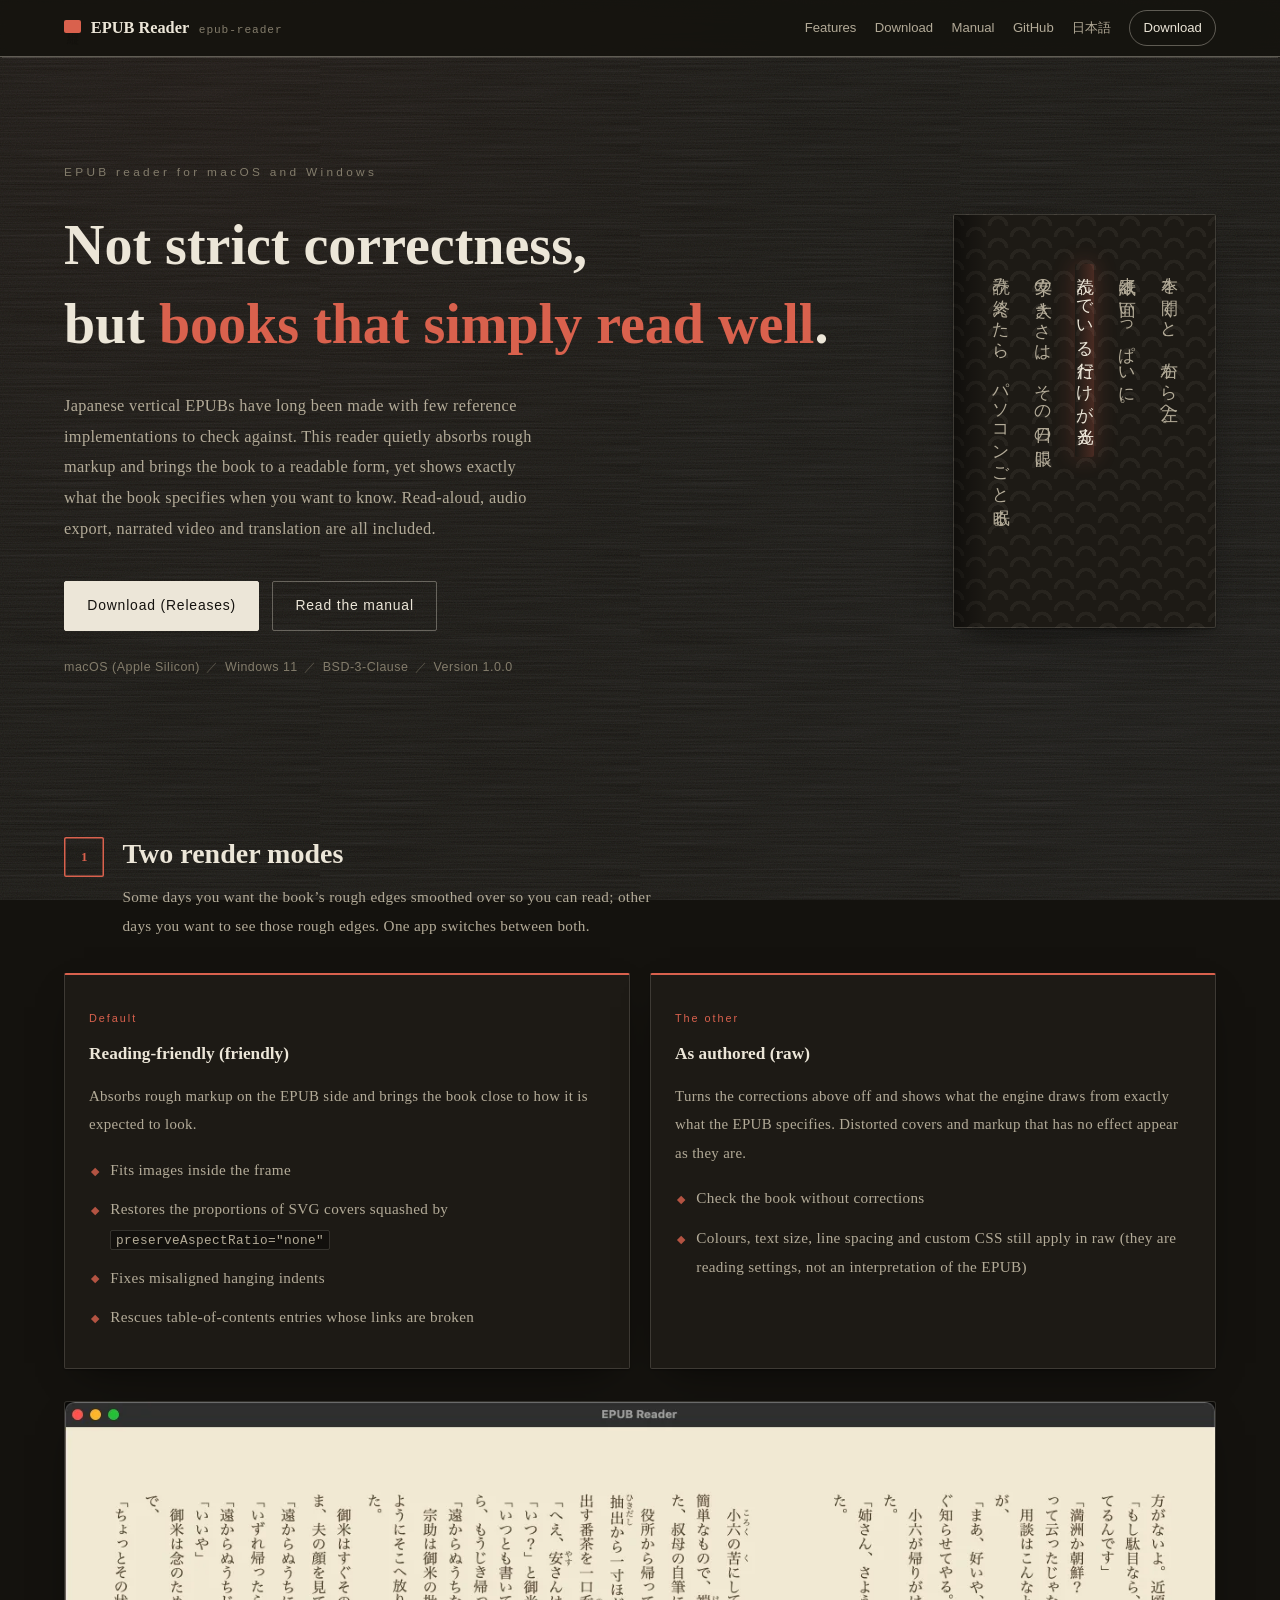
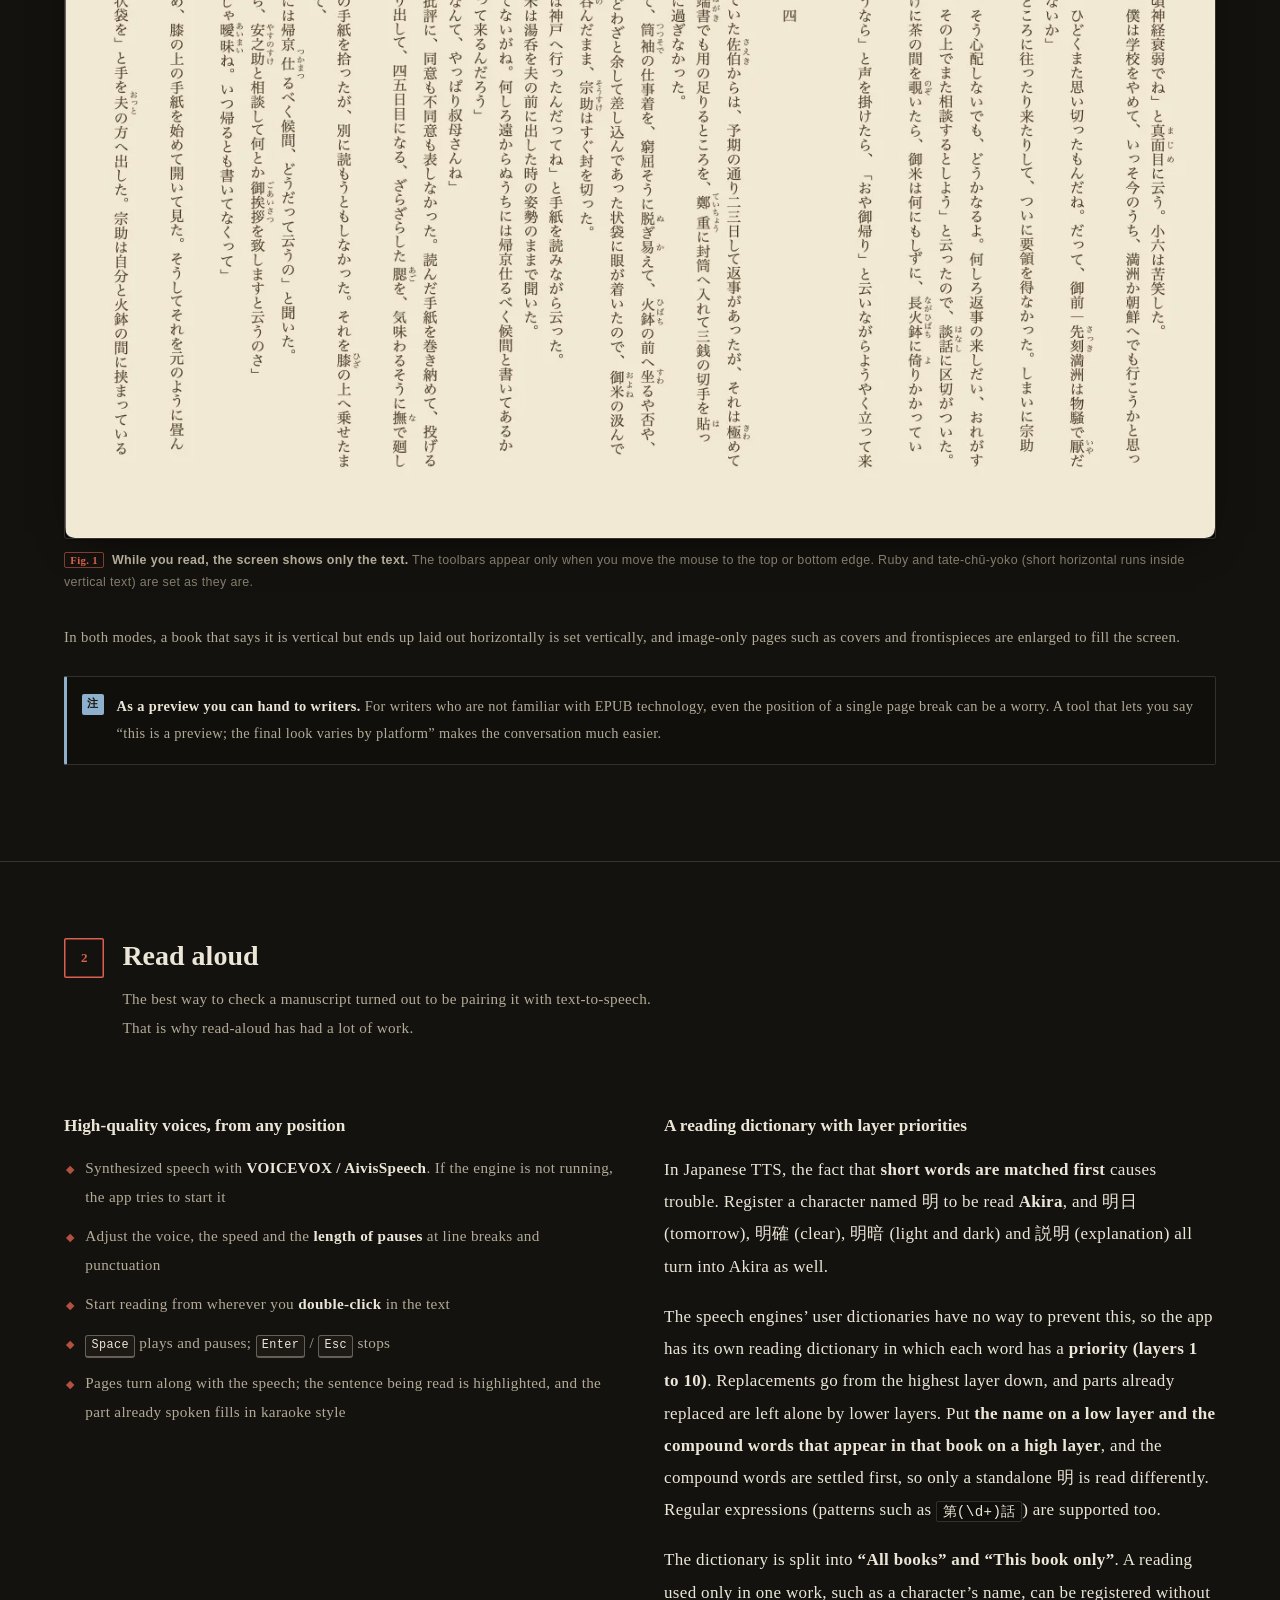
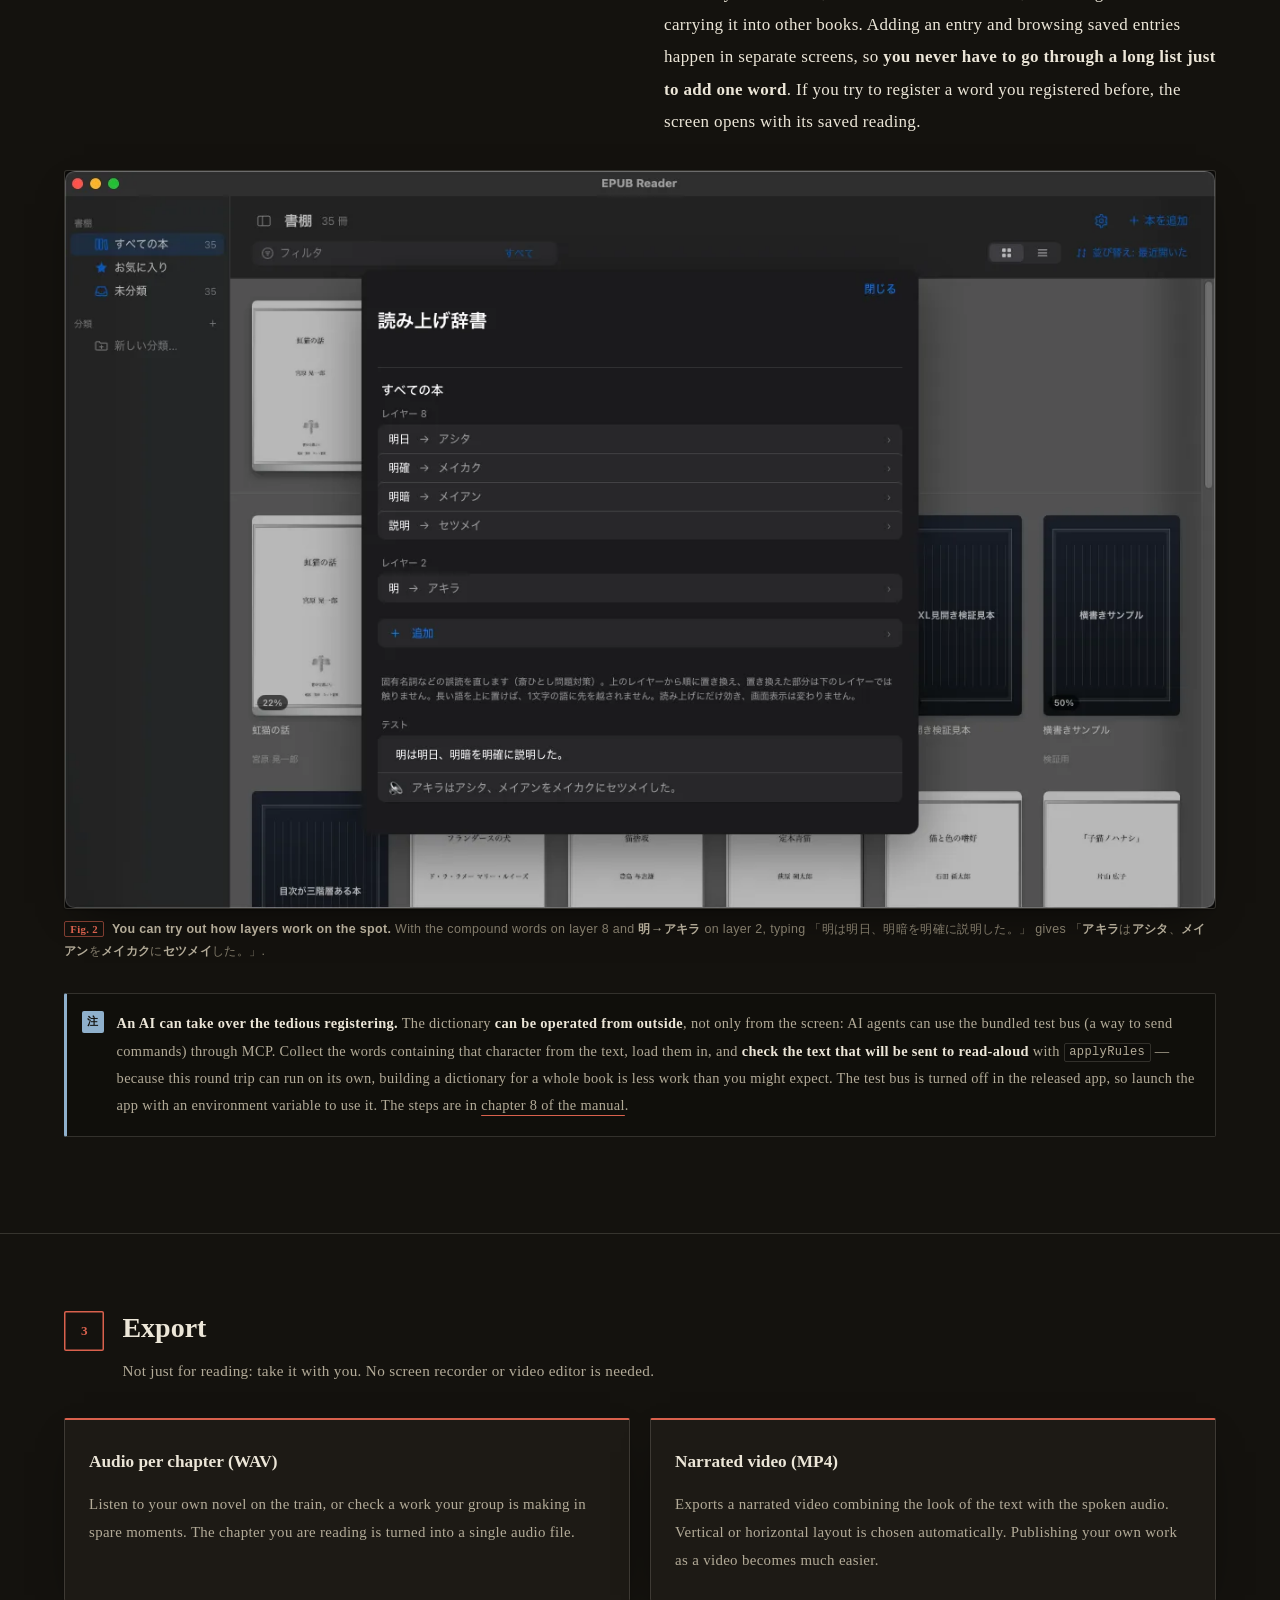
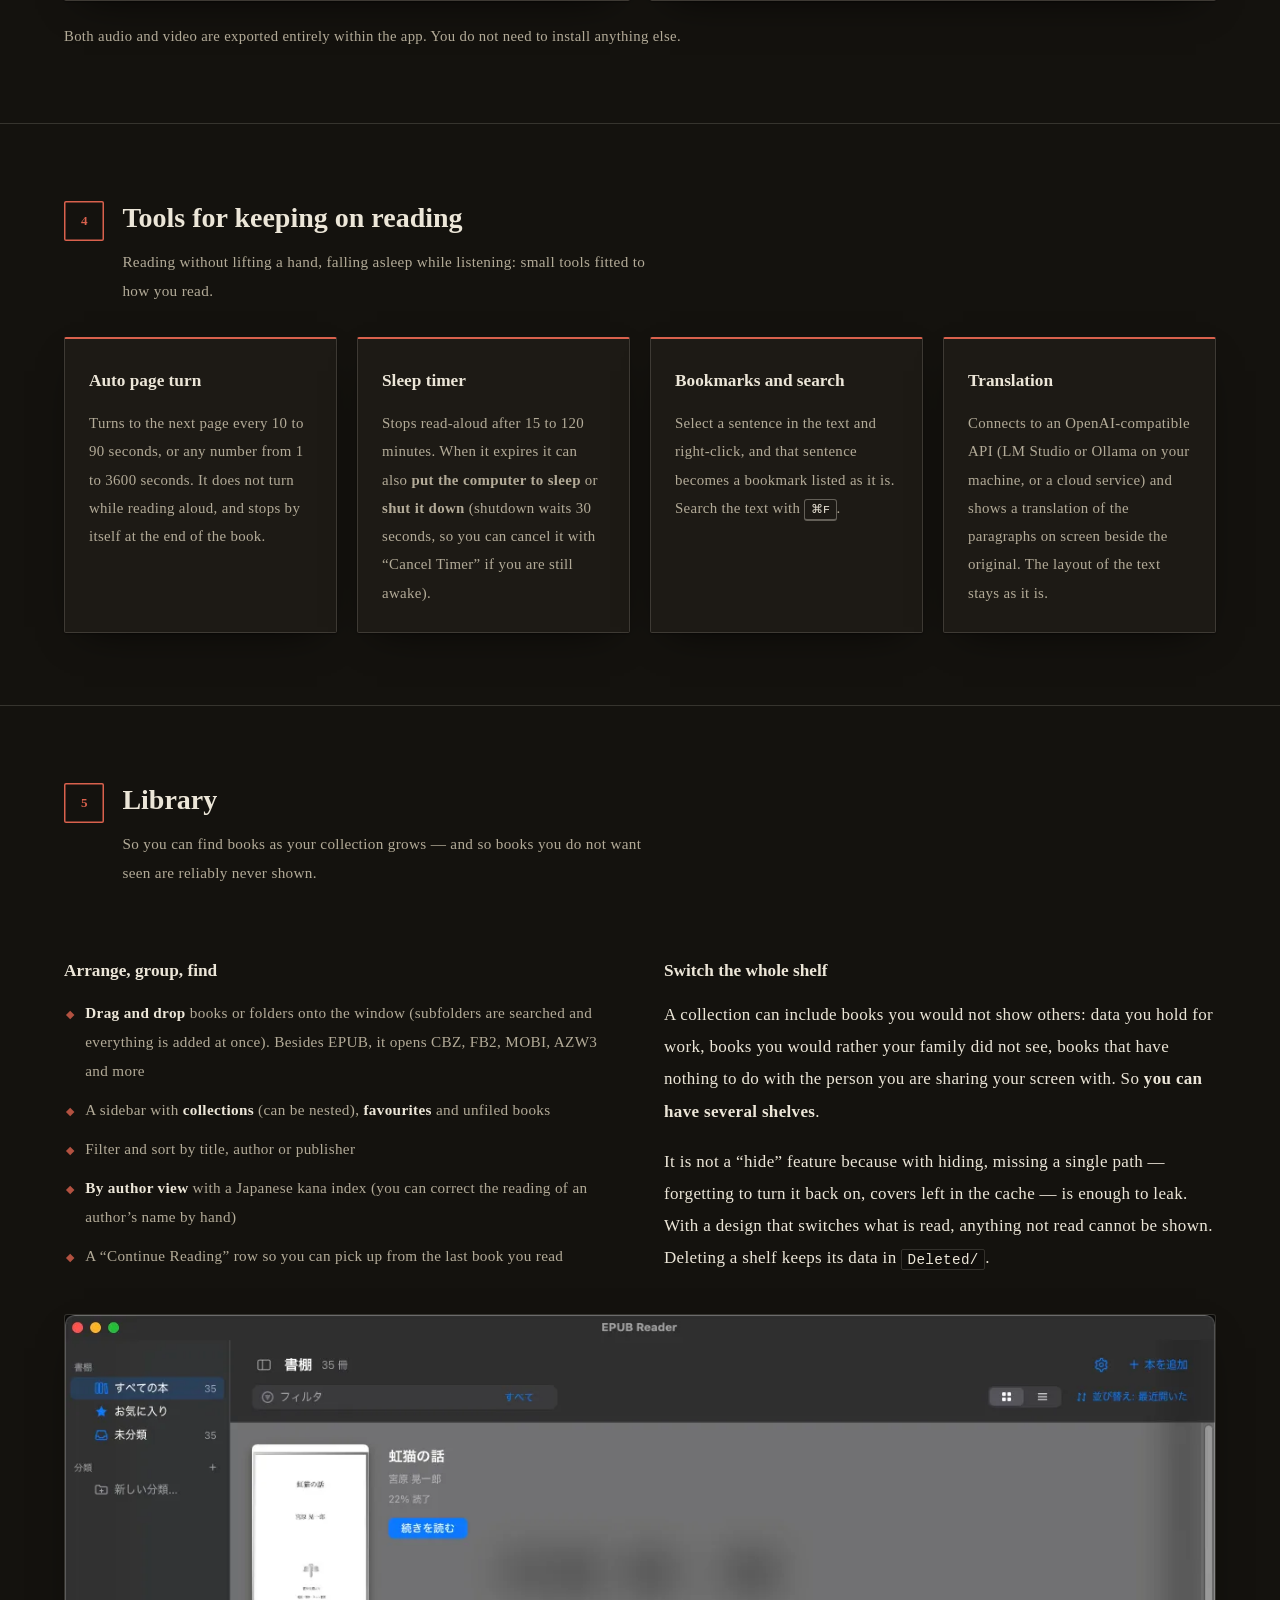
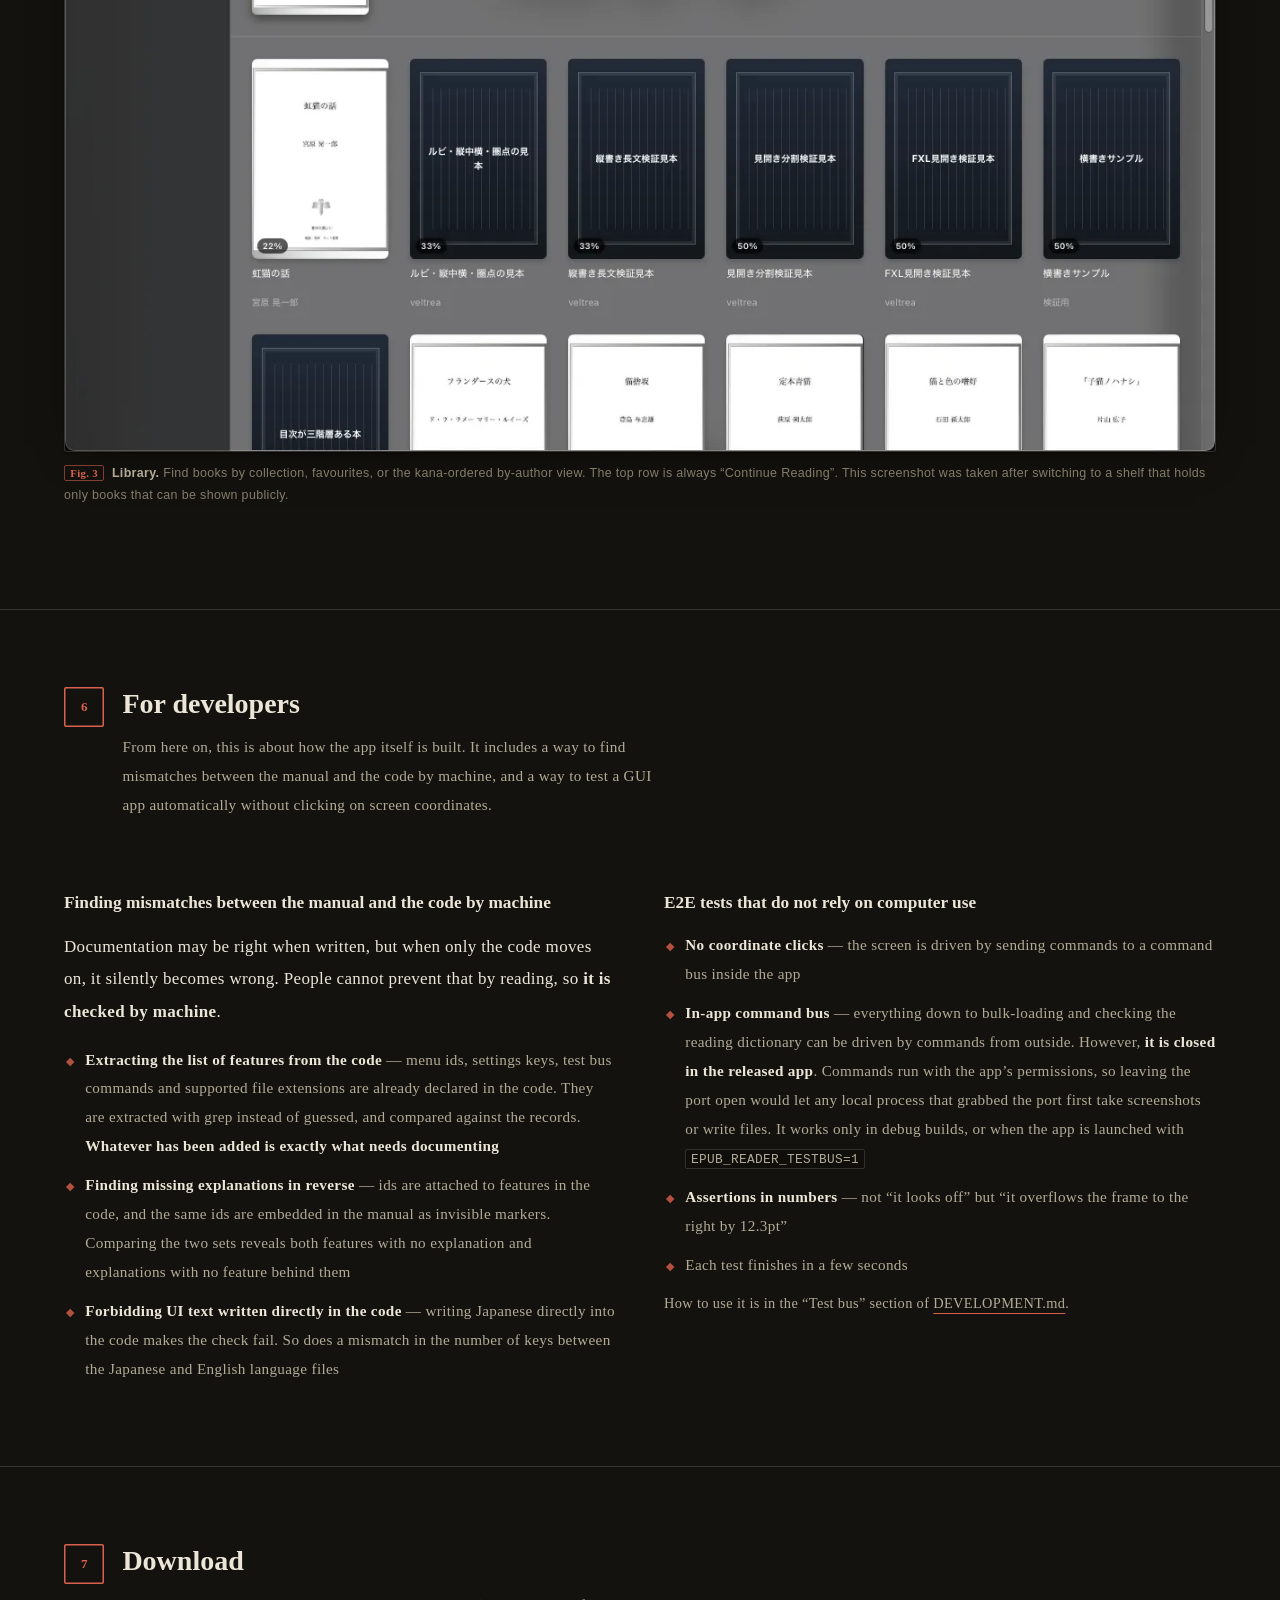
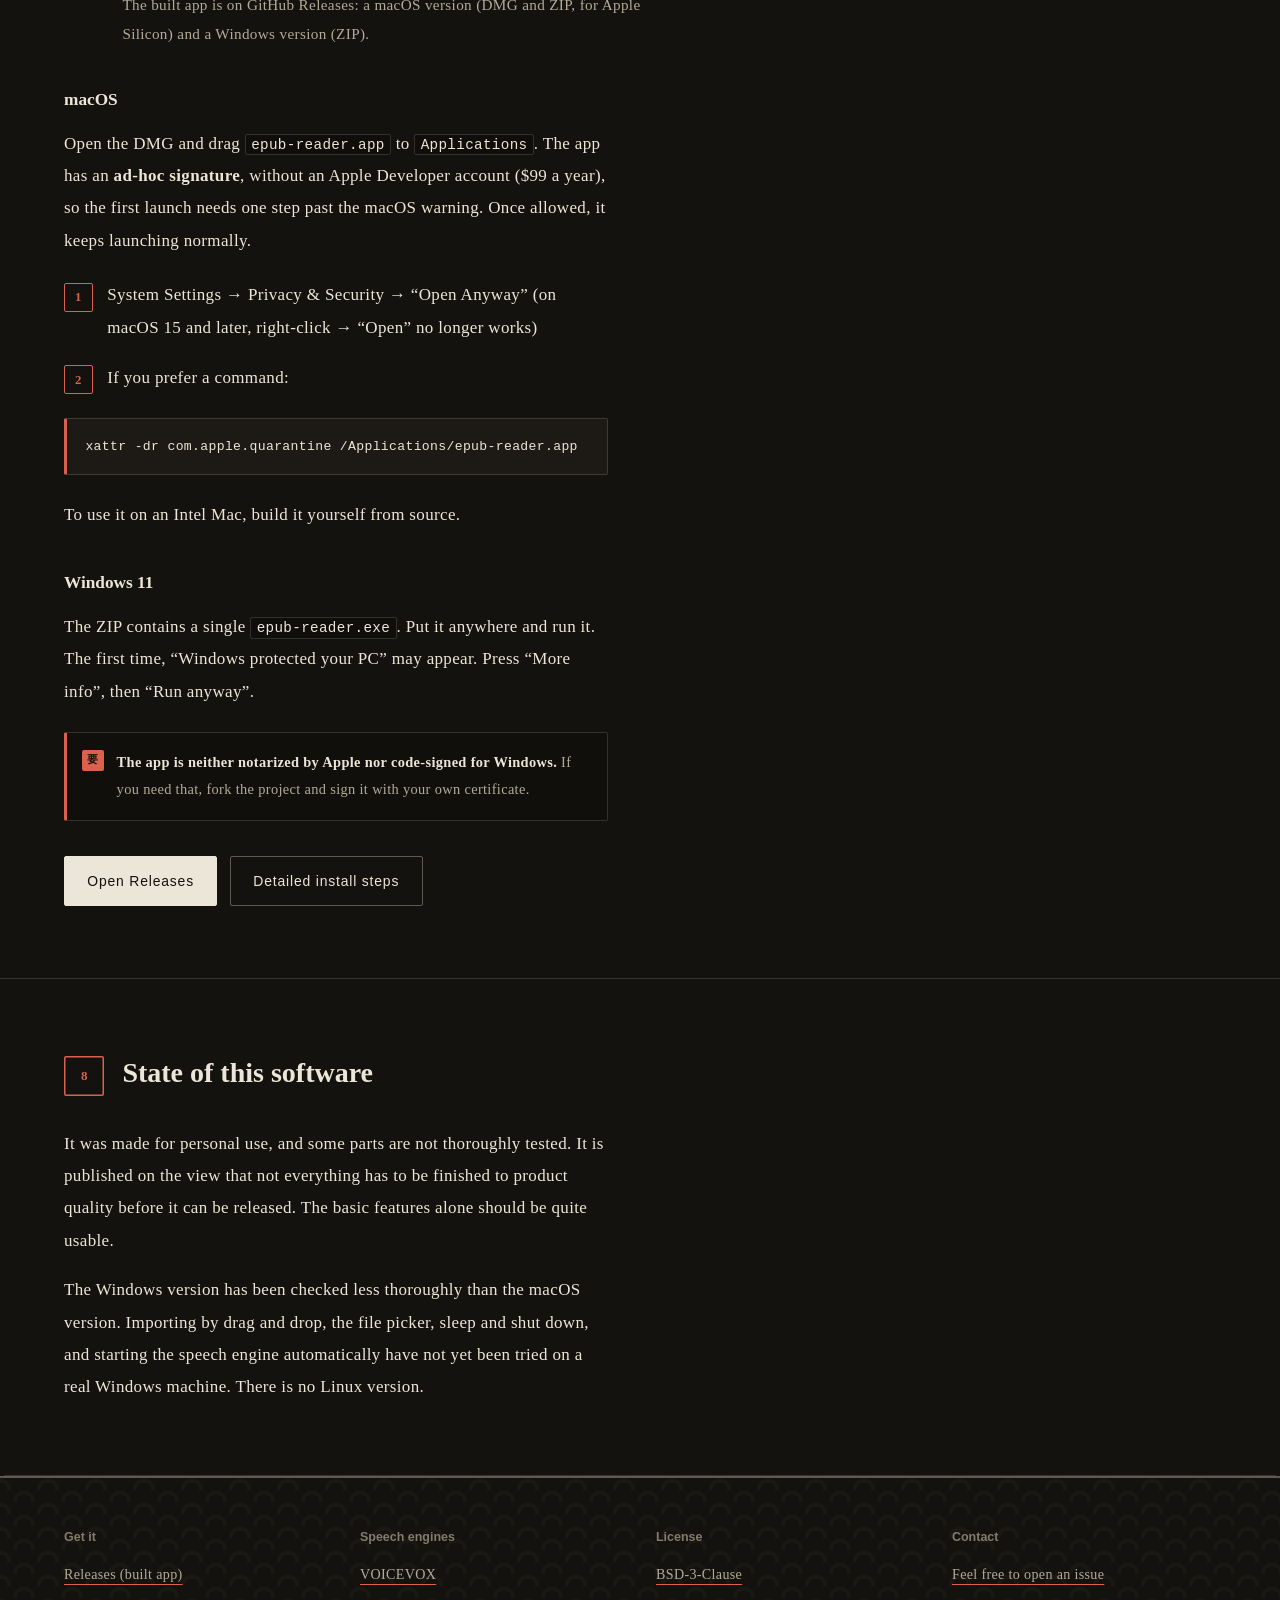
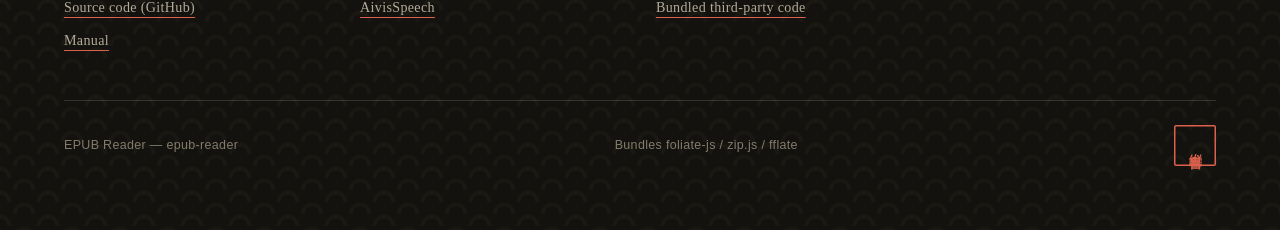
==== docs/manual/en/index.html @ a30f403b "Update the manual site to match the app, and add an English version" ====
<!DOCTYPE html>
<html lang="en">
<head>
<meta charset="utf-8">
<meta name="viewport" content="width=device-width, initial-scale=1">
<title>EPUB Reader (epub-reader) — Japanese books that simply read well</title>
<meta name="description" content="A macOS and Windows reader that shows Japanese vertical EPUBs in a state that simply reads well, and reads them aloud with VOICEVOX / AivisSpeech. It also exports each chapter as audio and as a narrated video.">
<meta property="og:title" content="EPUB Reader (epub-reader)">
<meta property="og:description" content="An EPUB reader for macOS and Windows that puts “displays without trouble” ahead of strict correctness. Read-aloud, audio export and narrated video included.">
<meta property="og:type" content="website">
<link rel="alternate" hreflang="ja" href="../">
<link rel="alternate" hreflang="en" href="./">
<link rel="stylesheet" href="../assets/site.css">
</head>
<body>

<a class="skip-link" href="#main">Skip to content</a>

<header class="masthead">
  <div class="wrap masthead__inner">
    <a class="brand" href="./">
      <span class="brand__mark" lang="ja">縦</span>
      <span class="brand__name">EPUB Reader</span>
      <span class="brand__latin">epub-reader</span>
    </a>
    <nav class="navlinks" aria-label="Site">
      <a href="#features" class="is-optional">Features</a>
      <a href="#download" class="is-optional">Download</a>
      <a href="manual.html">Manual</a>
      <a href="https://github.com/veltrea/epub-reader-js" class="is-optional">GitHub</a>
      <a href="../" hreflang="ja" lang="ja">日本語</a>
      <a href="https://github.com/veltrea/epub-reader-js/releases" class="navlinks__cta">Download</a>
    </nav>
  </div>
</header>

<main id="main">

  <!-- Hero -->
  <div class="hero wrap">
    <div class="hero__grid">
      <div>
        <p class="hero__eyebrow rise">EPUB reader for macOS and Windows</p>
        <h1 class="rise">Not strict correctness,<br>but <span class="accent">books that simply read well</span>.</h1>
        <p class="hero__lede rise">
          Japanese vertical EPUBs have long been made with few reference implementations to check against.
          This reader quietly absorbs rough markup and brings the book to a readable form,
          yet shows exactly what the book specifies when you want to know. Read-aloud, audio export, narrated video and translation are all included.
        </p>
        <div class="actions rise">
          <a class="btn" href="https://github.com/veltrea/epub-reader-js/releases">Download (Releases)</a>
          <a class="btn btn--ghost" href="manual.html">Read the manual</a>
        </div>
        <p class="hero__meta rise">
          <span>macOS (Apple Silicon)</span><span>Windows 11</span><span>BSD-3-Clause</span><span>Version 1.0.0</span>
        </p>
      </div>

      <!-- Set vertically for real, in Japanese. The highlighted line stands for the sentence being read aloud. -->
      <div class="tategaki" lang="ja" aria-hidden="true">
        　本を開くと、右から左へ。<br>
        　表紙は面いっぱいに。<br>
        　<b>読んでいる行だけが光る。</b><br>
        　文字の大きさは、その日の眼に。<br>
        　読み終えたら、パソコンごと眠る。
      </div>
    </div>
  </div>

  <!-- Two render modes -->
  <section id="modes" class="reveal">
    <div class="wrap">
      <div class="sec-head">
        <div class="sec-num">1</div>
        <div>
          <h2>Two render modes</h2>
          <p>Some days you want the book’s rough edges smoothed over so you can read; other days you want to see those rough edges. One app switches between both.</p>
        </div>
      </div>

      <div class="cards">
        <article class="card">
          <span class="card__tag">Default</span>
          <h3>Reading-friendly (friendly)</h3>
          <p>Absorbs rough markup on the EPUB side and brings the book close to how it is expected to look.</p>
          <ul class="feature-list">
            <li>Fits images inside the frame</li>
            <li>Restores the proportions of SVG covers squashed by <code>preserveAspectRatio="none"</code></li>
            <li>Fixes misaligned hanging indents</li>
            <li>Rescues table-of-contents entries whose links are broken</li>
          </ul>
        </article>

        <article class="card">
          <span class="card__tag">The other</span>
          <h3>As authored (raw)</h3>
          <p>Turns the corrections above off and shows what the engine draws from exactly what the EPUB specifies. Distorted covers and markup that has no effect appear as they are.</p>
          <ul class="feature-list">
            <li>Check the book without corrections</li>
            <li>Colours, text size, line spacing and custom CSS still apply in raw (they are reading settings, not an interpretation of the EPUB)</li>
          </ul>
        </article>
      </div>

      <figure style="margin-top:2rem">
        <a href="../assets/img/reader-text.webp" title="Open at full size"><img src="../assets/img/reader-text.webp" width="1280" height="820" loading="lazy"
             alt="The reader, with vertical text flowing from right to left"></a>
        <figcaption><b>While you read, the screen shows only the text.</b> The toolbars appear only when you move the mouse to the top or bottom edge. Ruby and tate-chū-yoko (short horizontal runs inside vertical text) are set as they are.</figcaption>
      </figure>

      <p style="margin-top:1.4rem;color:var(--ink-soft);font-size:.92rem">
        In both modes, a book that says it is vertical but ends up laid out horizontally is set vertically, and image-only pages such as covers and frontispieces are enlarged to fill the screen.
      </p>

      <div class="note">
        <strong>As a preview you can hand to writers.</strong>
        For writers who are not familiar with EPUB technology, even the position of a single page break can be a worry.
        A tool that lets you say “this is a preview; the final look varies by platform” makes the conversation much easier.
      </div>
    </div>
  </section>

  <!-- Read aloud -->
  <section id="features" class="reveal">
    <div class="wrap">
      <div class="sec-head">
        <div class="sec-num">2</div>
        <div>
          <h2>Read aloud</h2>
          <p>The best way to check a manuscript turned out to be pairing it with text-to-speech. That is why read-aloud has had a lot of work.</p>
        </div>
      </div>

      <div class="split">
        <div>
          <h3>High-quality voices, from any position</h3>
          <ul class="feature-list">
            <li>Synthesized speech with <strong>VOICEVOX / AivisSpeech</strong>. If the engine is not running, the app tries to start it</li>
            <li>Adjust the voice, the speed and the <strong>length of pauses</strong> at line breaks and punctuation</li>
            <li>Start reading from wherever you <strong>double-click</strong> in the text</li>
            <li><kbd>Space</kbd> plays and pauses; <kbd>Enter</kbd> / <kbd>Esc</kbd> stops</li>
            <li>Pages turn along with the speech; the sentence being read is highlighted, and the part already spoken fills in karaoke style</li>
          </ul>
        </div>

        <div>
          <h3>A reading dictionary with layer priorities</h3>
          <p>
            In Japanese TTS, the fact that <strong>short words are matched first</strong> causes trouble.
            Register a character named 明 to be read <strong>Akira</strong>,
            and 明日 (tomorrow), 明確 (clear), 明暗 (light and dark) and 説明 (explanation) all turn into Akira as well.
          </p>
          <p>
            The speech engines’ user dictionaries have no way to prevent this,
            so the app has its own reading dictionary in which each word has a <strong>priority (layers 1 to 10)</strong>.
            Replacements go from the highest layer down, and parts already replaced are left alone by lower layers.
            Put <strong>the name on a low layer and the compound words that appear in that book on a high layer</strong>,
            and the compound words are settled first, so only a standalone 明 is read differently.
            Regular expressions (patterns such as <code>第(\d+)話</code>) are supported too.
          </p>
          <p>
            The dictionary is split into <strong>“All books” and “This book only”</strong>.
            A reading used only in one work, such as a character’s name, can be registered without carrying it into other books.
            Adding an entry and browsing saved entries happen in separate screens, so <strong>you never have to go through a long list just to add one word</strong>.
            If you try to register a word you registered before, the screen opens with its saved reading.
          </p>
        </div>
      </div>

      <figure style="margin-top:2rem">
        <a href="../assets/img/dictionary-list.webp" title="Open at full size"><img src="../assets/img/dictionary-list.webp" width="1280" height="820" loading="lazy"
             alt="The reading dictionary, with 明日, 明確, 明暗 and 説明 on layer 8, 明 on layer 2, and the converted text in the test box"></a>
        <figcaption><b>You can try out how layers work on the spot.</b> With the compound words on layer 8 and <b>明→アキラ</b> on layer 2, typing 「明は明日、明暗を明確に説明した。」 gives 「<b>アキラ</b>は<b>アシタ</b>、<b>メイアン</b>を<b>メイカク</b>に<b>セツメイ</b>した。」.</figcaption>
      </figure>

      <div class="note">
        <strong>An AI can take over the tedious registering.</strong>
        The dictionary <strong>can be operated from outside</strong>, not only from the screen:
        AI agents can use the bundled test bus (a way to send commands) through MCP. Collect the words containing that character from the text, load them in,
        and <strong>check the text that will be sent to read-aloud</strong> with <code>applyRules</code> —
        because this round trip can run on its own, building a dictionary for a whole book is less work than you might expect.
        The test bus is turned off in the released app, so launch the app with an environment variable to use it.
        The steps are in <a href="manual.html#dictionary">chapter 8 of the manual</a>.
      </div>
    </div>
  </section>

  <!-- Export -->
  <section id="export" class="reveal">
    <div class="wrap">
      <div class="sec-head">
        <div class="sec-num">3</div>
        <div>
          <h2>Export</h2>
          <p>Not just for reading: take it with you. No screen recorder or video editor is needed.</p>
        </div>
      </div>

      <div class="cards">
        <article class="card">
          <h3>Audio per chapter (WAV)</h3>
          <p>
            Listen to your own novel on the train, or check a work your group is making in spare moments.
            The chapter you are reading is turned into a single audio file.
          </p>
        </article>
        <article class="card">
          <h3>Narrated video (MP4)</h3>
          <p>
            Exports a narrated video combining the look of the text with the spoken audio. Vertical or horizontal layout is chosen automatically.
            Publishing your own work as a video becomes much easier.
          </p>
        </article>
      </div>
      <p style="margin-top:1.4rem;color:var(--ink-soft);font-size:.92rem">
        Both audio and video are exported entirely within the app. You do not need to install anything else.
      </p>
    </div>
  </section>

  <!-- Tools for reading -->
  <section id="reading" class="reveal">
    <div class="wrap">
      <div class="sec-head">
        <div class="sec-num">4</div>
        <div>
          <h2>Tools for keeping on reading</h2>
          <p>Reading without lifting a hand, falling asleep while listening: small tools fitted to how you read.</p>
        </div>
      </div>

      <div class="cards">
        <article class="card">
          <h3>Auto page turn</h3>
          <p>Turns to the next page every 10 to 90 seconds, or any number from 1 to 3600 seconds. It does not turn while reading aloud, and stops by itself at the end of the book.</p>
        </article>
        <article class="card">
          <h3>Sleep timer</h3>
          <p>Stops read-aloud after 15 to 120 minutes. When it expires it can also <strong>put the computer to sleep</strong> or <strong>shut it down</strong> (shutdown waits 30 seconds, so you can cancel it with “Cancel Timer” if you are still awake).</p>
        </article>
        <article class="card">
          <h3>Bookmarks and search</h3>
          <p>Select a sentence in the text and right-click, and that sentence becomes a bookmark listed as it is. Search the text with <kbd>⌘F</kbd>.</p>
        </article>
        <article class="card">
          <h3>Translation</h3>
          <p>Connects to an OpenAI-compatible API (LM Studio or Ollama on your machine, or a cloud service) and shows a translation of the paragraphs on screen beside the original. The layout of the text stays as it is.</p>
        </article>
      </div>
    </div>
  </section>

  <!-- Library -->
  <section id="shelf" class="reveal">
    <div class="wrap">
      <div class="sec-head">
        <div class="sec-num">5</div>
        <div>
          <h2>Library</h2>
          <p>So you can find books as your collection grows — and so books you do not want seen are reliably never shown.</p>
        </div>
      </div>

      <div class="split">
        <div>
          <h3>Arrange, group, find</h3>
          <ul class="feature-list">
            <li><strong>Drag and drop</strong> books or folders onto the window (subfolders are searched and everything is added at once). Besides EPUB, it opens CBZ, FB2, MOBI, AZW3 and more</li>
            <li>A sidebar with <strong>collections</strong> (can be nested), <strong>favourites</strong> and unfiled books</li>
            <li>Filter and sort by title, author or publisher</li>
            <li><strong>By author view</strong> with a Japanese kana index (you can correct the reading of an author’s name by hand)</li>
            <li>A “Continue Reading” row so you can pick up from the last book you read</li>
          </ul>
        </div>

        <div>
          <h3>Switch the whole shelf</h3>
          <p>
            A collection can include books you would not show others: data you hold for work, books you would rather your family did not see, books that have nothing to do with the person you are sharing your screen with.
            So <strong>you can have several shelves</strong>.
          </p>
          <p>
            It is not a “hide” feature because with hiding, missing a single path — forgetting to turn it back on, covers left in the cache — is enough to leak.
            With a design that switches what is read, anything not read cannot be shown. Deleting a shelf keeps its data in <code>Deleted/</code>.
          </p>
        </div>
      </div>

      <figure style="margin-top:2rem">
        <a href="../assets/img/shelf-grid.webp" title="Open at full size"><img src="../assets/img/shelf-grid.webp" width="1280" height="820" loading="lazy"
             alt="The library with covers in a grid, a sidebar on the left and a Continue Reading row at the top"></a>
        <figcaption><b>Library.</b> Find books by collection, favourites, or the kana-ordered by-author view. The top row is always “Continue Reading”. This screenshot was taken after switching to a shelf that holds only books that can be shown publicly.</figcaption>
      </figure>
    </div>
  </section>

  <!-- For developers -->
  <section id="developer" class="reveal">
    <div class="wrap">
      <div class="sec-head">
        <div class="sec-num">6</div>
        <div>
          <h2>For developers</h2>
          <p>From here on, this is about how the app itself is built. It includes a way to find mismatches between the manual and the code by machine, and a way to test a GUI app automatically without clicking on screen coordinates.</p>
        </div>
      </div>

      <div class="split">
        <div>
          <h3>Finding mismatches between the manual and the code by machine</h3>
          <p>
            Documentation may be right when written, but when only the code moves on, it silently becomes wrong.
            People cannot prevent that by reading, so <strong>it is checked by machine</strong>.
          </p>
          <ul class="feature-list">
            <li><strong>Extracting the list of features from the code</strong> — menu ids, settings keys, test bus commands and supported file extensions
              are already declared in the code. They are extracted with grep instead of guessed, and compared against the records.
              <strong>Whatever has been added is exactly what needs documenting</strong></li>
            <li><strong>Finding missing explanations in reverse</strong> — ids are attached to features in the code, and the same ids are embedded
              in the manual as invisible markers. Comparing the two sets reveals both features with no explanation
              and explanations with no feature behind them</li>
            <li><strong>Forbidding UI text written directly in the code</strong> — writing Japanese directly into the code makes the check fail.
              So does a mismatch in the number of keys between the Japanese and English language files</li>
          </ul>
        </div>
        <div>
          <h3>E2E tests that do not rely on computer use</h3>
          <ul class="feature-list">
            <li><strong>No coordinate clicks</strong> — the screen is driven by sending commands to a command bus inside the app</li>
            <li><strong>In-app command bus</strong> — everything down to bulk-loading and checking the reading dictionary can be driven by commands from outside.
              However, <strong>it is closed in the released app</strong>. Commands run with the app’s permissions,
              so leaving the port open would let any local process that grabbed the port first
              take screenshots or write files.
              It works only in debug builds, or when the app is launched with <code>EPUB_READER_TESTBUS=1</code></li>
            <li><strong>Assertions in numbers</strong> — not “it looks off” but “it overflows the frame to the right by 12.3pt”</li>
            <li>Each test finishes in a few seconds</li>
          </ul>
          <p style="font-size:.9rem;color:var(--ink-soft)">
            How to use it is in the “Test bus” section of <a href="https://github.com/veltrea/epub-reader-js/blob/main/docs/DEVELOPMENT.md">DEVELOPMENT.md</a>.
          </p>
        </div>
      </div>
    </div>
  </section>

  <!-- Download -->
  <section id="download" class="reveal">
    <div class="wrap">
      <div class="sec-head">
        <div class="sec-num">7</div>
        <div>
          <h2>Download</h2>
          <p>The built app is on GitHub Releases: a macOS version (DMG and ZIP, for Apple Silicon) and a Windows version (ZIP).</p>
        </div>
      </div>

      <div class="prose">
        <h3>macOS</h3>
        <p>
          Open the DMG and drag <code>epub-reader.app</code> to <code>Applications</code>.
          The app has an <strong>ad-hoc signature</strong>, without an Apple Developer account ($99 a year), so the first launch needs one step past the macOS warning.
          Once allowed, it keeps launching normally.
        </p>
        <ol class="steps">
          <li>System Settings → Privacy &amp; Security → “Open Anyway” (on macOS 15 and later, right-click → “Open” no longer works)</li>
          <li>If you prefer a command:</li>
        </ol>
<pre><code>xattr -dr com.apple.quarantine /Applications/epub-reader.app</code></pre>
        <p>To use it on an Intel Mac, build it yourself from source.</p>
        <h3>Windows 11</h3>
        <p>
          The ZIP contains a single <code>epub-reader.exe</code>. Put it anywhere and run it.
          The first time, “Windows protected your PC” may appear. Press “More info”, then “Run anyway”.
        </p>
        <div class="note note--warn">
          <strong>The app is neither notarized by Apple nor code-signed for Windows.</strong>
          If you need that, fork the project and sign it with your own certificate.
        </div>
        <div class="actions">
          <a class="btn" href="https://github.com/veltrea/epub-reader-js/releases">Open Releases</a>
          <a class="btn btn--ghost" href="manual.html#install">Detailed install steps</a>
        </div>
      </div>
    </div>
  </section>

  <!-- Status -->
  <section id="status" class="reveal">
    <div class="wrap">
      <div class="sec-head">
        <div class="sec-num">8</div>
        <div>
          <h2>State of this software</h2>
        </div>
      </div>
      <div class="prose">
        <p>
          It was made for personal use, and some parts are not thoroughly tested.
          It is published on the view that not everything has to be finished to product quality before it can be released.
          The basic features alone should be quite usable.
        </p>
        <p>
          The Windows version has been checked less thoroughly than the macOS version. Importing by drag and drop, the file picker, sleep and shut down, and starting the speech engine automatically have not yet been tried on a real Windows machine.
          There is no Linux version.
        </p>
      </div>
    </div>
  </section>

</main>

<footer class="colophon">
  <div class="wrap">
    <div class="colophon__grid">
      <div>
        <h3>Get it</h3>
        <ul>
          <li><a href="https://github.com/veltrea/epub-reader-js/releases">Releases (built app)</a></li>
          <li><a href="https://github.com/veltrea/epub-reader-js">Source code (GitHub)</a></li>
          <li><a href="manual.html">Manual</a></li>
        </ul>
      </div>
      <div>
        <h3>Speech engines</h3>
        <ul>
          <li><a href="https://voicevox.hiroshiba.jp/">VOICEVOX</a></li>
          <li><a href="https://aivis-project.com/">AivisSpeech</a></li>
        </ul>
      </div>
      <div>
        <h3>License</h3>
        <ul>
          <li><a href="https://github.com/veltrea/epub-reader-js/blob/main/LICENSE">BSD-3-Clause</a></li>
          <li><a href="https://github.com/veltrea/epub-reader-js/blob/main/THIRD_PARTY_LICENSES.md">Bundled third-party code</a></li>
        </ul>
      </div>
      <div>
        <h3>Contact</h3>
        <ul>
          <li><a href="https://github.com/veltrea/epub-reader-js/issues">Feel free to open an issue</a></li>
        </ul>
      </div>
    </div>
    <div class="colophon__seal">
      <span>EPUB Reader — epub-reader</span>
      <span>Bundles foliate-js / zip.js / fflate</span>
    </div>
  </div>
</footer>

<script src="../assets/site.js"></script>
</body>
</html>
---- docs/manual/assets/site.css ----
@charset "UTF-8";

/* ------------------------------------------------------------------ *
 * tategaki-reader 公式サイト
 *
 * 意匠は「和装本の版面」。墨の地、生成りの文字、朱の章番号、明朝体。
 * 装飾は 罫（けい）・余白・朱の印 の三つだけで作り、色数は増やさない。
 * 章番号と節番号は朱の角印にして、実際に縦組みで置く。
 * 章の見出しの下は、太い罫と細い罫を並べた「太細双罫」にする。
 *
 * 配色は墨地で固定してある。閲覧者の OS の設定では切り替わらない。
 * 生成りの紙の配色に戻したいときは、HTML の <html> に
 * data-theme="light" を付ける。値は下の :root[data-theme="light"] に
 * そのまま残してある。
 *
 * 想定閲覧環境が macOS（アプリが Mac 専用）なので、本文書体は
 * ヒラギノ明朝を第一候補にしてある。Windows は游明朝を使う。
 * ------------------------------------------------------------------ */

:root {
  /* 墨地。和の色名でいうと 墨・消炭・鈍色 の側。 */
  --paper:        #14120e;   /* 墨 */
  --paper-raised: #1d1a15;   /* 濃鼠 */
  --paper-deep:   #0f0e0b;   /* 黒橡 */
  --ink:          #ece6d8;   /* 生成り */
  --ink-soft:     #b3ab98;   /* 白茶 */
  --ink-faint:    #837c6b;   /* 鈍色 */
  --vermilion:    #d9614d;   /* 洗朱 — 章番号・強調・リンクの下線 */
  --indigo:       #8fb0cc;   /* 浅葱 — 注記 */
  --rule:         rgba(236, 230, 216, 0.16);
  --rule-strong:  rgba(236, 230, 216, 0.34);
  --seal-ink:     #14120e;   /* 朱の印に抜く字の色 */
  --texture:      .38;       /* 紙の地合いの濃さ */
  --shadow:       0 1px 2px rgba(0, 0, 0, .4), 0 14px 40px -20px rgba(0, 0, 0, .8);

  --serif: "Hiragino Mincho ProN", "Yu Mincho", YuMincho, "Songti SC", "Noto Serif JP", serif;
  --sans:  "Hiragino Sans", "Yu Gothic Medium", "Noto Sans JP", "Helvetica Neue", sans-serif;
  --mono:  ui-monospace, "SF Mono", Menlo, "Osaka-Mono", monospace;

  --measure: 34rem;         /* 本文の一行の長さ */
  --gutter: clamp(1.25rem, 5vw, 4rem);
}

/* 生成りの紙の配色。<html data-theme="light"> のときだけ効く。 */
:root[data-theme="light"] {
  --paper:        #f2ebdd;   /* 生成り */
  --paper-raised: #faf6ec;   /* 白練 */
  --paper-deep:   #e6dbc6;   /* 砥粉色 */
  --ink:          #17140f;   /* 墨 */
  --ink-soft:     #514b3b;   /* 消炭 */
  --ink-faint:    #837b66;   /* 鈍色 */
  --vermilion:    #a8342a;   /* 真朱 */
  --indigo:       #27455f;   /* 藍 */
  --rule:         rgba(23, 20, 15, 0.15);
  --rule-strong:  rgba(23, 20, 15, 0.34);
  --seal-ink:     #faf6ec;
  --texture:      .55;
  --shadow:       0 1px 2px rgba(23, 20, 15, .05), 0 12px 32px -18px rgba(23, 20, 15, .35);
}

*, *::before, *::after { box-sizing: border-box; }

html { -webkit-text-size-adjust: 100%; scroll-behavior: smooth; scroll-padding-top: 5.5rem; }
@media (prefers-reduced-motion: reduce) { html { scroll-behavior: auto; } }

body {
  margin: 0;
  background: var(--paper);
  color: var(--ink);
  font-family: var(--serif);
  font-size: 17px;
  line-height: 1.9;
  letter-spacing: .02em;
  font-feature-settings: "palt" 1;
  text-underline-offset: .28em;
  -webkit-font-smoothing: antialiased;
  counter-reset: fig;
}

/* 紙の地合い。細かい斑（むら）と、横に流れる繊維の気配だけ乗せる。
   模様として読めない濃さに留める。 */
body::before {
  content: "";
  position: fixed;
  inset: 0;
  z-index: 0;
  pointer-events: none;
  opacity: var(--texture);
  background-image:
    radial-gradient(circle at 16% 10%, rgba(217, 97, 77, .07), transparent 44%),
    radial-gradient(circle at 86% 76%, rgba(143, 176, 204, .06), transparent 46%),
    /* 楮（こうぞ）の繊維に見立てた、横に長く伸びる斑 */
    url("data:image/svg+xml,%3Csvg xmlns='http://www.w3.org/2000/svg' width='320' height='320'%3E%3Cfilter id='f'%3E%3CfeTurbulence type='fractalNoise' baseFrequency='0.008 0.62' numOctaves='3' seed='11'/%3E%3CfeColorMatrix type='saturate' values='0'/%3E%3C/filter%3E%3Crect width='320' height='320' filter='url(%23f)' opacity='.30'/%3E%3C/svg%3E"),
    /* 細かい紙の目 */
    url("data:image/svg+xml,%3Csvg xmlns='http://www.w3.org/2000/svg' width='160' height='160'%3E%3Cfilter id='n'%3E%3CfeTurbulence type='fractalNoise' baseFrequency='.85' numOctaves='3'/%3E%3C/filter%3E%3Crect width='160' height='160' filter='url(%23n)' opacity='.24'/%3E%3C/svg%3E");
}

body > * { position: relative; z-index: 1; }

a { color: inherit; text-decoration-color: var(--vermilion); text-decoration-thickness: 1px; }
a:hover { color: var(--vermilion); }

code, kbd, samp, pre { font-family: var(--mono); font-feature-settings: normal; }

code {
  font-size: .84em;
  padding: .12em .38em;
  border-radius: 2px;
  background: color-mix(in srgb, var(--paper-deep) 70%, transparent);
  border: 1px solid var(--rule);
}

kbd {
  display: inline-block;
  font-size: .78em;
  line-height: 1.5;
  padding: .1em .45em;
  min-width: 1.9em;
  text-align: center;
  border-radius: 3px;
  border: 1px solid var(--rule-strong);
  border-bottom-width: 2px;
  background: var(--paper-raised);
  color: var(--ink);
  white-space: nowrap;
}

pre {
  margin: 1.5rem 0;
  padding: 1rem 1.15rem;
  overflow-x: auto;
  font-size: .82rem;
  line-height: 1.8;
  background: var(--paper-raised);
  border: 1px solid var(--rule);
  border-left: 3px solid var(--vermilion);
  border-radius: 2px;
}
pre code { background: none; border: 0; padding: 0; font-size: 1em; }

/* ------------------------------------------------------------------ *
 * 朱の印（印章）
 *
 * 章番号・節番号をこの形で置く。字は縦組みなので「十五」「手引」のような
 * 二文字でも縦に積まれて収まる。
 * 墨地では 朱の枠だけの「白文印」にする。暗い地に白抜きすると字が
 * 読み取れないため。生成りの紙のときは 朱地に白抜きの「朱文印」にする。
 * ------------------------------------------------------------------ */

.seal, .sec-num, .chapnum {
  display: grid;
  place-items: center;
  writing-mode: vertical-rl;
  text-orientation: upright;
  flex: none;
  font-family: var(--serif);
  font-weight: 600;
  line-height: 1.05;
  letter-spacing: .08em;
  border-radius: 2px;
  background: transparent;
  color: var(--vermilion);
  box-shadow: inset 0 0 0 1.5px var(--vermilion);
}

/* 紋（もん）。assets/icons.svg の図形を置く器。
   線の色は置いた場所の文字色に従うので、印の中でも目次でも同じものが使える。 */
.mon {
  width: 1em;
  height: 1em;
  flex: none;
  display: block;
  fill: none;
  stroke: currentColor;
  stroke-width: 1.7;
  stroke-linecap: round;
  stroke-linejoin: round;
}

:root[data-theme="light"] :is(.seal, .sec-num, .chapnum) {
  background: var(--vermilion);
  color: var(--seal-ink);
  /* 印の縁に見える細い白線 */
  box-shadow: inset 0 0 0 1px color-mix(in srgb, var(--paper-raised) 42%, transparent);
}

/* ------------------------------------------------------------------ *
 * 版面
 * ------------------------------------------------------------------ */

.wrap { width: min(72rem, 100% - var(--gutter) * 2); margin-inline: auto; }
.prose { max-width: var(--measure); }

/* ------------------------------------------------------------------ *
 * 柱（ヘッダ）
 * ------------------------------------------------------------------ */

.masthead {
  position: sticky;
  top: 0;
  z-index: 50;
  backdrop-filter: saturate(1.4) blur(12px);
  -webkit-backdrop-filter: saturate(1.4) blur(12px);
  background: color-mix(in srgb, var(--paper) 84%, transparent);
  /* 太細双罫。和装本の柱の下に引く罫の写し。 */
  border-bottom: 1px solid var(--rule-strong);
  box-shadow: 0 3px 0 -2px var(--rule);
}

.masthead__inner {
  display: flex;
  align-items: center;
  gap: 1.25rem;
  min-height: 3.5rem;
}

.brand {
  display: flex;
  align-items: baseline;
  gap: .6rem;
  text-decoration: none;
  margin-right: auto;
}
.brand__mark {
  writing-mode: vertical-rl;
  font-size: .72rem;
  letter-spacing: .3em;
  line-height: 1;
  padding: .4em .25em;
  color: var(--seal-ink);
  background: var(--vermilion);
  border-radius: 2px;
}
.brand__name { font-size: 1.02rem; font-weight: 600; letter-spacing: .06em; white-space: nowrap; }
.brand__latin { font-family: var(--mono); font-size: .7rem; color: var(--ink-faint); letter-spacing: .08em; }

.navlinks { display: flex; align-items: center; gap: 1.15rem; font-family: var(--sans); font-size: .82rem; }
.navlinks a { text-decoration: none; color: var(--ink-soft); letter-spacing: .06em; white-space: nowrap; }
.navlinks a:hover { color: var(--vermilion); }
.navlinks a[aria-current="page"] { color: var(--ink); box-shadow: inset 0 -2px 0 var(--vermilion); }

.navlinks__cta {
  padding: .38em 1em;
  border: 1px solid var(--rule-strong);
  border-radius: 999px;
  color: var(--ink) !important;
}
.navlinks__cta:hover { background: var(--vermilion); border-color: var(--vermilion); color: var(--seal-ink) !important; }

@media (max-width: 46rem) {
  .navlinks { gap: .8rem; font-size: .76rem; }
  .navlinks .is-optional { display: none; }
  .brand__latin { display: none; }
}

/* ------------------------------------------------------------------ *
 * 扉
 * ------------------------------------------------------------------ */

.hero { padding: clamp(3rem, 9vw, 6.5rem) 0 clamp(2.5rem, 7vw, 5rem); }

.hero__grid {
  display: grid;
  grid-template-columns: minmax(0, 1fr) auto;
  gap: clamp(1.5rem, 5vw, 4rem);
  align-items: center;
}

.hero__eyebrow {
  font-family: var(--sans);
  font-size: .74rem;
  letter-spacing: .28em;
  color: var(--ink-faint);
  margin: 0 0 1.4rem;
}

.hero h1 {
  margin: 0;
  font-size: clamp(2.1rem, 5.6vw, 3.5rem);
  line-height: 1.42;
  font-weight: 600;
  letter-spacing: .04em;
}
.hero h1 .accent { color: var(--vermilion); }

.hero__lede {
  max-width: 30rem;
  margin: 1.6rem 0 0;
  color: var(--ink-soft);
  font-size: 1.02rem;
}

.hero__meta {
  margin: 1.6rem 0 0;
  font-family: var(--sans);
  font-size: .78rem;
  color: var(--ink-faint);
  letter-spacing: .04em;
}
.hero__meta span + span::before { content: "／"; margin: 0 .5em; opacity: .6; }

.actions { display: flex; flex-wrap: wrap; gap: .8rem; margin-top: 2.2rem; }

/* 塗りのボタンは「地と文字を入れ替えた」形にする。墨地なら生成りの地に墨の字。 */
.btn {
  font-family: var(--sans);
  font-size: .87rem;
  letter-spacing: .06em;
  padding: .78em 1.6em;
  border-radius: 2px;
  border: 1px solid var(--ink);
  background: var(--ink);
  color: var(--paper);
  text-decoration: none;
  transition: transform .18s ease, box-shadow .18s ease, background .18s ease;
}
.btn:hover { background: var(--vermilion); border-color: var(--vermilion); color: var(--seal-ink); transform: translateY(-2px); box-shadow: var(--shadow); }
.btn--ghost { background: transparent; color: var(--ink); border-color: var(--rule-strong); }
.btn--ghost:hover { color: var(--seal-ink); }

/* 扉の縦組み。実際に vertical-rl で組み、朗読の発光を一行だけ再現する。
   紙面には青海波（せいがいは）を、模様と気付かれない濃さで敷く。 */
.tategaki {
  writing-mode: vertical-rl;
  font-size: clamp(.92rem, 1.5vw, 1.05rem);
  line-height: 2.5;
  letter-spacing: .12em;
  height: clamp(19rem, 46vh, 27rem);
  padding: 1.9rem 1.6rem;
  background-color: var(--paper-raised);
  background-image:
    radial-gradient(circle at 50% 100%, transparent 21%, color-mix(in srgb, var(--ink) 5%, transparent) 22%, color-mix(in srgb, var(--ink) 5%, transparent) 33%, transparent 34%),
    radial-gradient(circle at 50% 100%, transparent 21%, color-mix(in srgb, var(--ink) 5%, transparent) 22%, color-mix(in srgb, var(--ink) 5%, transparent) 33%, transparent 34%);
  background-size: 44px 22px;
  background-position: 0 0, 22px 11px;
  border: 1px solid var(--rule);
  border-radius: 2px;
  box-shadow: var(--shadow);
  color: var(--ink-soft);
  overflow: hidden;
  position: relative;
}
.tategaki::after {  /* 綴じ側の陰 */
  content: "";
  position: absolute;
  inset: 0 auto 0 0;
  width: 2.2rem;
  background: linear-gradient(to right, rgba(0, 0, 0, .45), transparent);
  pointer-events: none;
}
:root[data-theme="light"] .tategaki::after {
  background: linear-gradient(to right, rgba(23, 20, 15, .07), transparent);
}
.tategaki b {
  font-weight: inherit;
  color: var(--ink);
  background: linear-gradient(to left, color-mix(in srgb, var(--vermilion) 24%, transparent), transparent);
  box-shadow: 0 0 1.4rem color-mix(in srgb, var(--vermilion) 26%, transparent);
  border-radius: 2px;
  animation: glow 3.6s ease-in-out infinite;
}
@keyframes glow { 0%, 100% { opacity: .55; } 50% { opacity: 1; } }
@media (prefers-reduced-motion: reduce) { .tategaki b { animation: none; } }

.tategaki rt { font-size: .5em; letter-spacing: 0; color: var(--ink-faint); }

@media (max-width: 52rem) {
  .hero__grid { grid-template-columns: 1fr; }
  /* 狭い画面では字を詰めて、一文が一行（＝一列）に収まる高さに合わせる。
     ここで詰めないと文の途中で列が変わり、光っている行が二列にまたがる。 */
  .tategaki { height: 15rem; width: 100%; font-size: .82rem; letter-spacing: .08em; line-height: 2.3; }
}

/* ------------------------------------------------------------------ *
 * 節
 * ------------------------------------------------------------------ */

section { padding: clamp(2.5rem, 6vw, 4.5rem) 0; }
section + section { border-top: 1px solid var(--rule); }

.sec-head { display: flex; align-items: flex-start; gap: 1.15rem; margin-bottom: 2rem; }

/* 節番号の朱印。壱・弐・参……と、マニュアルの「手引」が入る。 */
.sec-num {
  inline-size: 2.5rem;
  block-size: 2.5rem;
  font-size: .82rem;
  margin-top: .3rem;
}

.sec-head h2 {
  margin: 0;
  font-size: clamp(1.35rem, 3vw, 1.75rem);
  line-height: 1.55;
  font-weight: 600;
  letter-spacing: .05em;
}
.sec-head p { margin: .5rem 0 0; color: var(--ink-soft); font-size: .95rem; max-width: var(--measure); }

h3 { font-size: 1.08rem; font-weight: 600; letter-spacing: .04em; margin: 2.2rem 0 .7rem; }

/* 小見出しの頭に朱の短い縦罫を立てる。和文の小見出しの定型。 */
h4 {
  font-size: .96rem;
  font-weight: 600;
  letter-spacing: .04em;
  margin: 1.9rem 0 .5rem;
  padding-left: .75em;
  position: relative;
}
h4::before {
  content: "";
  position: absolute;
  left: 0;
  top: .28em;
  bottom: .28em;
  width: 2px;
  background: var(--vermilion);
  border-radius: 1px;
}

p { margin: 0 0 1.1rem; }
p:last-child { margin-bottom: 0; }

/* ------------------------------------------------------------------ *
 * 組みもの
 * ------------------------------------------------------------------ */

.cards { display: grid; gap: 1.25rem; grid-template-columns: repeat(auto-fit, minmax(17rem, 1fr)); }

/* 短冊に見立てた札。天（上端）に朱の細罫を一本。 */
.card {
  padding: 1.6rem 1.5rem;
  background: var(--paper-raised);
  border: 1px solid var(--rule);
  border-top: 2px solid var(--vermilion);
  border-radius: 2px;
  box-shadow: var(--shadow);
}
.card h3 { margin-top: 0; }
.card p { font-size: .93rem; color: var(--ink-soft); }
.card__tag {
  display: inline-block;
  font-family: var(--sans);
  font-size: .68rem;
  letter-spacing: .18em;
  color: var(--vermilion);
  margin-bottom: .6rem;
}

/* 箇条書きの印は小さな菱（ひし）。丸より和文に馴染む。 */
.feature-list { list-style: none; margin: 0; padding: 0; }
.feature-list li { position: relative; padding-left: 1.4em; margin-bottom: .65rem; color: var(--ink-soft); font-size: .95rem; }
.feature-list li::before {
  content: "";
  position: absolute;
  left: .2em; top: .85em;
  width: .42em; height: .42em;
  transform: rotate(45deg);
  background: var(--vermilion);
  opacity: .8;
}
.feature-list strong { color: var(--ink); font-weight: 600; }

.split { display: grid; gap: clamp(1.5rem, 4vw, 3rem); grid-template-columns: repeat(auto-fit, minmax(19rem, 1fr)); align-items: start; }

/* 頭注。左の余白に小さな印を置いて、本文と区別する。 */
.note {
  position: relative;
  margin: 1.5rem 0;
  padding: 1rem 1.2rem 1rem 3.1rem;
  font-size: .9rem;
  color: var(--ink-soft);
  background: color-mix(in srgb, var(--paper-deep) 52%, transparent);
  border: 1px solid var(--rule);
  border-left: 3px solid var(--indigo);
  border-radius: 2px;
}
.note::before {
  content: "注";
  position: absolute;
  left: .95rem;
  top: 1.05rem;
  display: grid;
  place-items: center;
  width: 1.35rem;
  height: 1.35rem;
  font-size: .66rem;
  font-weight: 600;
  line-height: 1;
  color: var(--paper);
  background: var(--indigo);
  border-radius: 2px;
}
.note strong { color: var(--ink); }
.note--warn { border-left-color: var(--vermilion); }
.note--warn::before { content: "要"; background: var(--vermilion); color: var(--seal-ink); }

/* 手順。番号は漢数字を朱の角枠に入れる。 */
.steps { counter-reset: step; list-style: none; margin: 1.4rem 0; padding: 0; }
.steps > li { counter-increment: step; position: relative; padding-left: 2.7rem; margin-bottom: 1.1rem; }
.steps > li::before {
  content: counter(step, cjk-ideographic);
  position: absolute;
  left: 0; top: .3em;
  width: 1.8rem; height: 1.8rem;
  display: grid; place-items: center;
  font-family: var(--serif);
  font-size: .8rem;
  font-weight: 600;
  white-space: nowrap;
  color: var(--vermilion);
  border: 1px solid var(--vermilion);
  border-radius: 2px;
}

/* 表組は三本罫（天地を太罫、見出しの下だけ細罫）。和文の表の定型。 */
table {
  width: 100%;
  border-collapse: collapse;
  margin: 1.4rem 0;
  font-size: .9rem;
  border-top: 2px solid var(--rule-strong);
  border-bottom: 2px solid var(--rule-strong);
}
caption {
  text-align: left;
  font-size: .82rem;
  color: var(--ink-faint);
  padding-bottom: .55rem;
  font-family: var(--sans);
  letter-spacing: .04em;
}
th, td { text-align: left; padding: .62rem .8rem; vertical-align: top; }

/* 見出し行 */
thead th {
  font-family: var(--sans);
  font-weight: 600;
  font-size: .8rem;
  letter-spacing: .1em;
  color: var(--ink-faint);
  white-space: nowrap;
  border-bottom: 1px solid var(--rule-strong);
  background: color-mix(in srgb, var(--paper-deep) 34%, transparent);
}
/* 行の左端に立てる見出し */
tbody th {
  font-family: var(--serif);
  font-weight: 600;
  color: var(--ink);
  white-space: nowrap;
}
tbody td, tbody th { border-bottom: 1px solid var(--rule); }
tbody tr:last-child > * { border-bottom: 0; }
tbody tr:hover { background: color-mix(in srgb, var(--paper-deep) 42%, transparent); }
.table-scroll { overflow-x: auto; }

/* 図版。画面写真は本文と同じ幅に置き、説明を下に添える。
   メニューの写真は実寸が小さいので、拡大せずに左寄せで置く。
   説明の頭には「図一」のように通し番号を朱で入れる。 */
figure {
  margin: 1.9rem 0;
  counter-increment: fig;
}
figure img {
  display: block;
  /* 実寸で置き、本文の幅を超えるものだけ縮める。
     width: 100% にすると、メニューのような小さい写真まで引き伸ばされて粗くなる
     （表示メニューの写真が 235px しかないのに 3 倍に拡大されていた）。 */
  width: auto;
  max-width: 100%;
  height: auto;
  border: 1px solid var(--rule);
  border-radius: 3px;
  background: var(--paper-deep);
  box-shadow: var(--shadow);
}
/* 画像は原寸で開けるようリンクにしてある（本文幅では細部が読み取れないため） */
figure a { display: block; text-decoration: none; }
figure a:hover img { border-color: var(--vermilion); }

figure figcaption {
  margin-top: .65rem;
  font-family: var(--sans);
  font-size: .78rem;
  line-height: 1.75;
  color: var(--ink-faint);
}
figure figcaption::before {
  content: "図" counter(fig, cjk-ideographic);
  margin-right: .7em;
  padding: .1em .5em;
  font-family: var(--serif);
  font-size: .86em;
  font-weight: 600;
  color: var(--vermilion);
  border: 1px solid color-mix(in srgb, var(--vermilion) 55%, transparent);
  border-radius: 2px;
  white-space: nowrap;
}
figure figcaption b { color: var(--ink-soft); font-weight: 600; }

/* メニューなど小さい画像は原寸を超えて伸ばさない */
/* メニューなど小さい写真は左寄せで置く。大きさは実寸のまま（上の figure img で決まる）。 */
figure.fig--inset img { margin-inline: 0; }

.figrow { display: grid; gap: 1.25rem; grid-template-columns: repeat(auto-fit, minmax(18rem, 1fr)); }
.figrow figure { margin: 0; }

dl.deflist { margin: 1.4rem 0; }
dl.deflist dt {
  font-weight: 600;
  margin-top: 1.1rem;
  letter-spacing: .03em;
  padding-left: .8em;
  border-left: 2px solid color-mix(in srgb, var(--vermilion) 45%, transparent);
}
dl.deflist dd { margin: .25rem 0 0 .8em; color: var(--ink-soft); font-size: .95rem; }

/* ------------------------------------------------------------------ *
 * マニュアル（左に目次、右に本文）
 * ------------------------------------------------------------------ */

.manual { display: grid; grid-template-columns: 15rem minmax(0, 1fr); gap: clamp(2rem, 5vw, 4rem); padding: 3rem 0 5rem; align-items: start; }

.toc { position: sticky; top: 5rem; font-family: var(--sans); font-size: .82rem; border-right: 1px solid var(--rule); padding-right: 1.2rem; }
.toc h2 {
  font-family: var(--serif);
  font-size: .9rem;
  letter-spacing: .32em;
  color: var(--ink-soft);
  margin: 0 0 1rem;
  padding-bottom: .5rem;
  font-weight: 600;
  /* 太細双罫 */
  background-image:
    linear-gradient(var(--rule-strong), var(--rule-strong)),
    linear-gradient(var(--rule), var(--rule));
  background-size: 100% 2px, 100% 1px;
  background-position: 0 100%, 0 calc(100% - 4px);
  background-repeat: no-repeat;
}
.toc ol { list-style: none; margin: 0; padding: 0; counter-reset: toc; }
.toc li { counter-increment: toc; margin-bottom: .3rem; }
.toc a {
  display: flex;
  align-items: center;
  gap: .45rem;
  padding: .3rem .4rem .3rem 2.3rem;
  position: relative;
  text-decoration: none;
  color: var(--ink-soft);
  border-radius: 2px;
  line-height: 1.6;
}
.toc .mon { width: .95rem; height: .95rem; color: var(--ink-faint); }
.toc a:hover .mon, .toc a.is-current .mon { color: var(--vermilion); }
.toc a::before {
  content: counter(toc, cjk-ideographic);
  position: absolute;
  left: .1rem;
  top: .3rem;
  width: 1.9rem;
  font-family: var(--serif);
  font-size: .74rem;
  letter-spacing: -.04em;
  /* 「十一」のような二文字の番号が折り返さないようにする */
  white-space: nowrap;
  text-align: center;
  color: var(--ink-faint);
}
.toc a:hover { color: var(--vermilion); background: color-mix(in srgb, var(--paper-deep) 52%, transparent); }
.toc a:hover::before { color: var(--vermilion); }
.toc a.is-current { color: var(--ink); background: color-mix(in srgb, var(--paper-deep) 68%, transparent); box-shadow: inset 2px 0 0 var(--vermilion); }
.toc a.is-current::before { color: var(--vermilion); }

.manual__body { max-width: 44rem; }
.manual__body p, .manual__body li { font-size: .97rem; }

.manual__body section { padding: 0 0 3rem; border: 0; }
.manual__body section + section {
  position: relative;
  border-top: 1px solid var(--rule);
  padding-top: 2.8rem;
}
/* 章と章のあいだに置く小さな菱の区切り。罫の上に重ねる。 */
.manual__body section + section::before {
  content: "";
  position: absolute;
  top: -.32rem;
  left: 50%;
  width: .5rem;
  height: .5rem;
  transform: translateX(-50%) rotate(45deg);
  background: var(--paper);
  border: 1px solid var(--vermilion);
}

/* 章の見出し。朱の角印＋題名、下に太細双罫。 */
.manual__body > section > h3 {
  display: flex;
  align-items: center;
  gap: .7em;
  margin: 0 0 1.4rem;
  padding-bottom: .7rem;
  font-size: 1.22rem;
  letter-spacing: .06em;
  background-image:
    linear-gradient(var(--rule-strong), var(--rule-strong)),
    linear-gradient(var(--rule), var(--rule));
  background-size: 100% 2px, 100% 1px;
  background-position: 0 100%, 0 calc(100% - 4px);
  background-repeat: no-repeat;
}
/* 章の印。掛軸の引首印にならって縦長にし、上に紋、下に漢数字を積む。
   .seal の縦組みはここでは使わないので horizontal-tb に戻す。 */
.chapnum {
  display: flex;
  flex-direction: column;
  align-items: center;
  justify-content: center;
  gap: .2rem;
  writing-mode: horizontal-tb;
  inline-size: 2.1rem;
  block-size: 2.9rem;
  font-size: .58rem;
  letter-spacing: 0;
}
.chapnum .mon { width: 1.15rem; height: 1.15rem; }

@media (max-width: 60rem) {
  /* 1fr だと目次の二段組みが最小幅を押し広げ、狭い画面で横にはみ出す。minmax(0, 1fr) で抑える。 */
  .manual { grid-template-columns: minmax(0, 1fr); }
  .toc { position: static; border-right: 0; border-bottom: 1px solid var(--rule); padding: 0 0 1.2rem; }
  .toc ol { columns: 2; column-gap: 1.5rem; }
}

/* ------------------------------------------------------------------ *
 * 奥付
 * ------------------------------------------------------------------ */

.colophon {
  border-top: 2px solid var(--rule-strong);
  box-shadow: 0 -5px 0 -4px var(--rule);
  padding: 3rem 0 4rem;
  font-size: .88rem;
  color: var(--ink-soft);
  position: relative;
}
/* 奥付の地に青海波を、模様と気付かれない濃さで敷く。 */
.colophon::before {
  content: "";
  position: absolute;
  inset: 0;
  z-index: -1;
  pointer-events: none;
  opacity: .5;
  background-image:
    radial-gradient(circle at 50% 100%, transparent 21%, color-mix(in srgb, var(--ink) 6%, transparent) 22%, color-mix(in srgb, var(--ink) 6%, transparent) 33%, transparent 34%),
    radial-gradient(circle at 50% 100%, transparent 21%, color-mix(in srgb, var(--ink) 6%, transparent) 22%, color-mix(in srgb, var(--ink) 6%, transparent) 33%, transparent 34%);
  background-size: 48px 24px;
  background-position: 0 0, 24px 12px;
}
.colophon__grid { display: grid; gap: 2rem; grid-template-columns: repeat(auto-fit, minmax(14rem, 1fr)); }
.colophon h3 { margin: 0 0 .7rem; font-size: .78rem; letter-spacing: .22em; color: var(--ink-faint); font-family: var(--sans); font-weight: 600; }
.colophon ul { list-style: none; margin: 0; padding: 0; }
.colophon li { margin-bottom: .4rem; }

/* 巻末の落款。朱の印を一つだけ押す。 */
.colophon__seal {
  margin-top: 2.5rem;
  padding-top: 1.5rem;
  border-top: 1px solid var(--rule);
  display: flex;
  flex-wrap: wrap;
  gap: 1rem;
  align-items: center;
  justify-content: space-between;
  font-size: .78rem;
  color: var(--ink-faint);
  font-family: var(--sans);
}
.colophon__seal::before {
  content: "縦書";
  order: 3;
  display: grid;
  place-items: center;
  writing-mode: vertical-rl;
  text-orientation: upright;
  inline-size: 2.6rem;
  block-size: 2.6rem;
  flex: none;
  font-family: var(--serif);
  font-size: .82rem;
  font-weight: 600;
  line-height: 1.05;
  letter-spacing: .1em;
  border-radius: 2px;
  background: transparent;
  color: var(--vermilion);
  box-shadow: inset 0 0 0 1.5px var(--vermilion);
}
:root[data-theme="light"] .colophon__seal::before {
  background: var(--vermilion);
  color: var(--seal-ink);
  box-shadow: inset 0 0 0 1px color-mix(in srgb, var(--paper-raised) 42%, transparent);
}

/* ------------------------------------------------------------------ *
 * 登場（読み込み時と巻き上げ）
 * ------------------------------------------------------------------ */

.reveal { opacity: 0; transform: translateY(14px); transition: opacity .7s ease, transform .7s ease; }
.reveal.is-in { opacity: 1; transform: none; }

.rise { animation: rise .9s cubic-bezier(.2, .7, .2, 1) both; }
.rise:nth-child(2) { animation-delay: .08s; }
.rise:nth-child(3) { animation-delay: .16s; }
@keyframes rise { from { opacity: 0; transform: translateY(18px); } to { opacity: 1; transform: none; } }

@media (prefers-reduced-motion: reduce) {
  .reveal { opacity: 1; transform: none; transition: none; }
  .rise { animation: none; }
}

.skip-link {
  position: absolute;
  left: -9999px;
  top: 0;
  background: var(--ink);
  color: var(--paper);
  padding: .6em 1em;
  z-index: 100;
}
.skip-link:focus { left: 0; }

:focus-visible { outline: 2px solid var(--vermilion); outline-offset: 3px; }

/* ------------------------------------------------------------------ *
 * 英語版のページ（en/ の下）
 *
 * 欧文の書体を先に置く。和文の書体を先に置くと、欧文まで和文書体の
 * 欧文字形で組まれる。和文用に広げた字間は、欧文では間延びするので戻す。
 * 扉の縦組みの見本（.tategaki）は日本語のまま置くので、lang="ja" を付けてある。
 * ------------------------------------------------------------------ */

:root:lang(en) {
  --serif: Georgia, "Times New Roman", "Hiragino Mincho ProN", "Yu Mincho", YuMincho, "Noto Serif JP", serif;
  --sans:  "Helvetica Neue", Arial, "Hiragino Sans", "Yu Gothic Medium", "Noto Sans JP", sans-serif;
}
:lang(en) :is(h1, h2, h3, h4, .brand__name, .navlinks a, .toc a, .colophon h3) { letter-spacing: normal; }

/* 番号は漢数字ではなく算用数字にする。図の番号も「図一」ではなく「Fig. 1」にする。 */
:lang(en) .toc a::before { content: counter(toc); }
:lang(en) .steps > li::before { content: counter(step); }
:lang(en) figure figcaption::before { content: "Fig. " counter(fig); }

/* 狭い画面では、目次を二段に組むと一段の幅が足りず項目名が細かく折り返す。一段にする。 */
@media (max-width: 34rem) {
  .toc ol { columns: 1; }
}
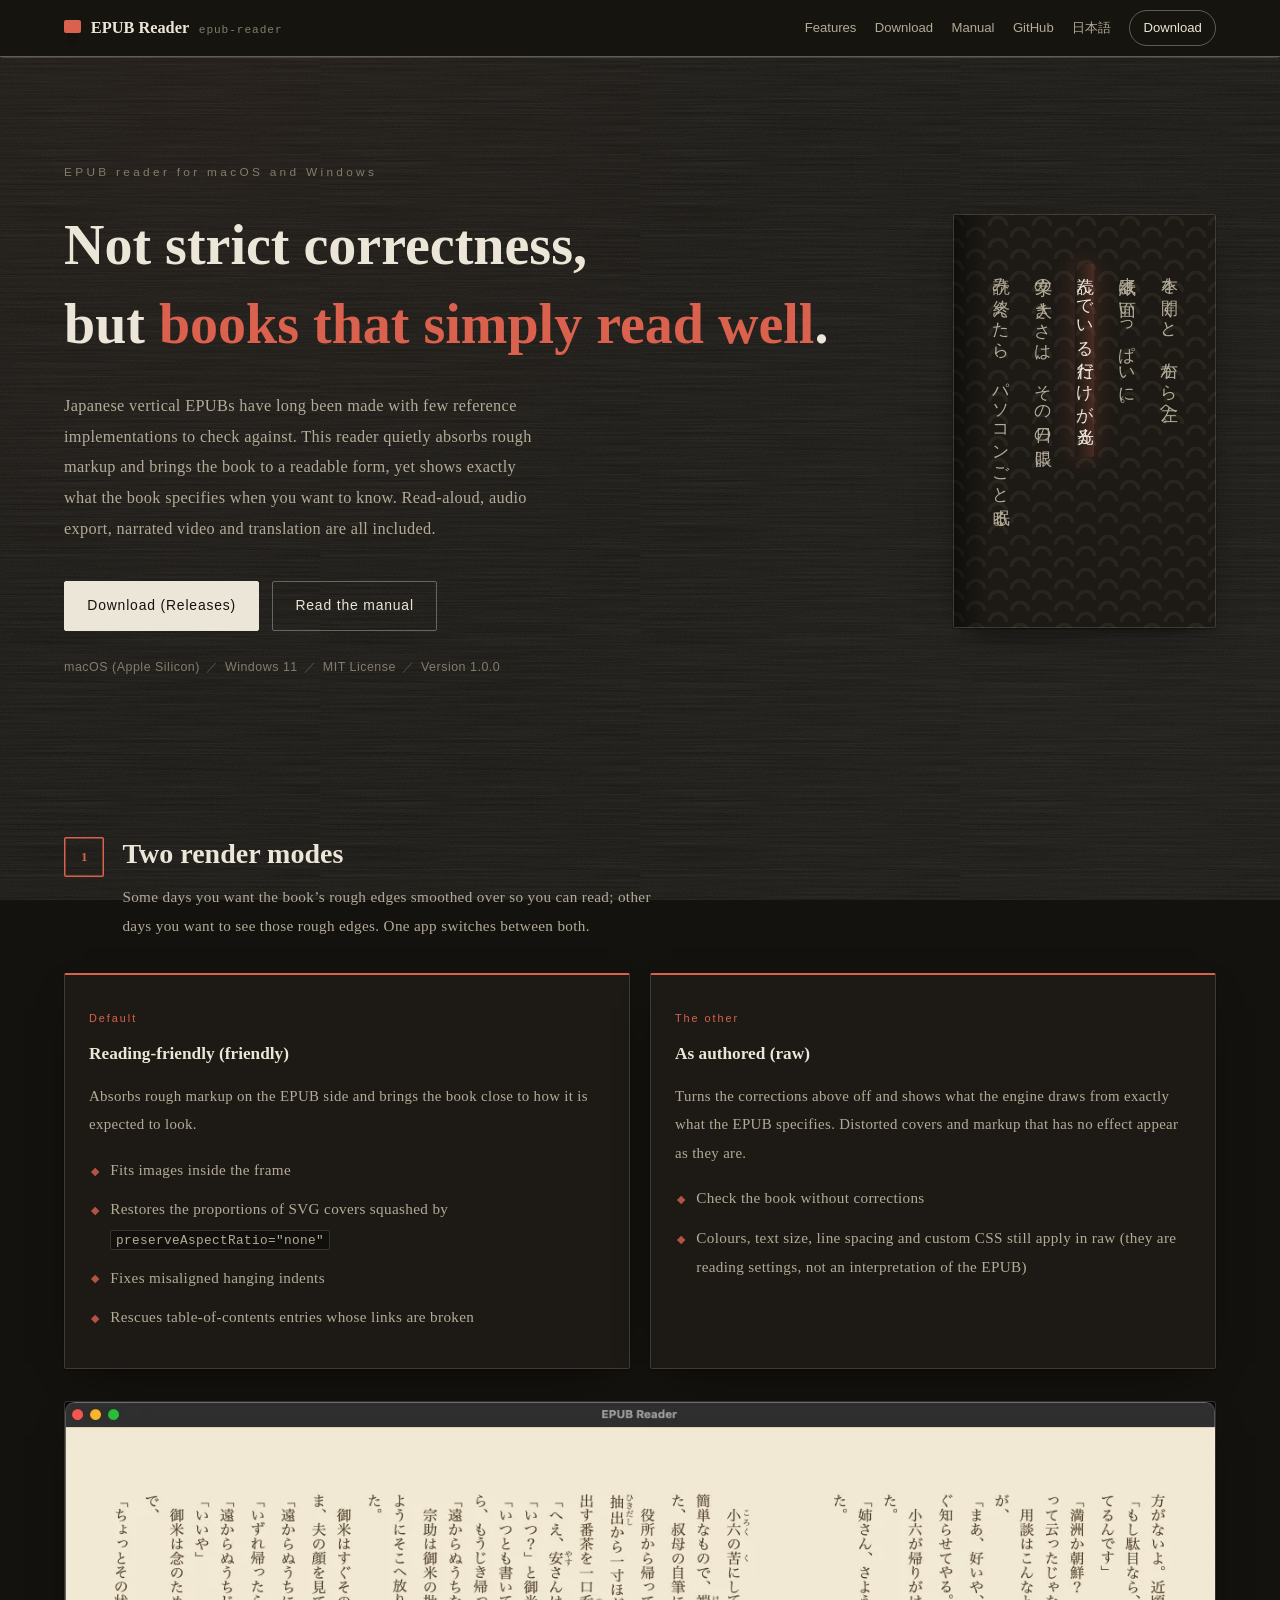
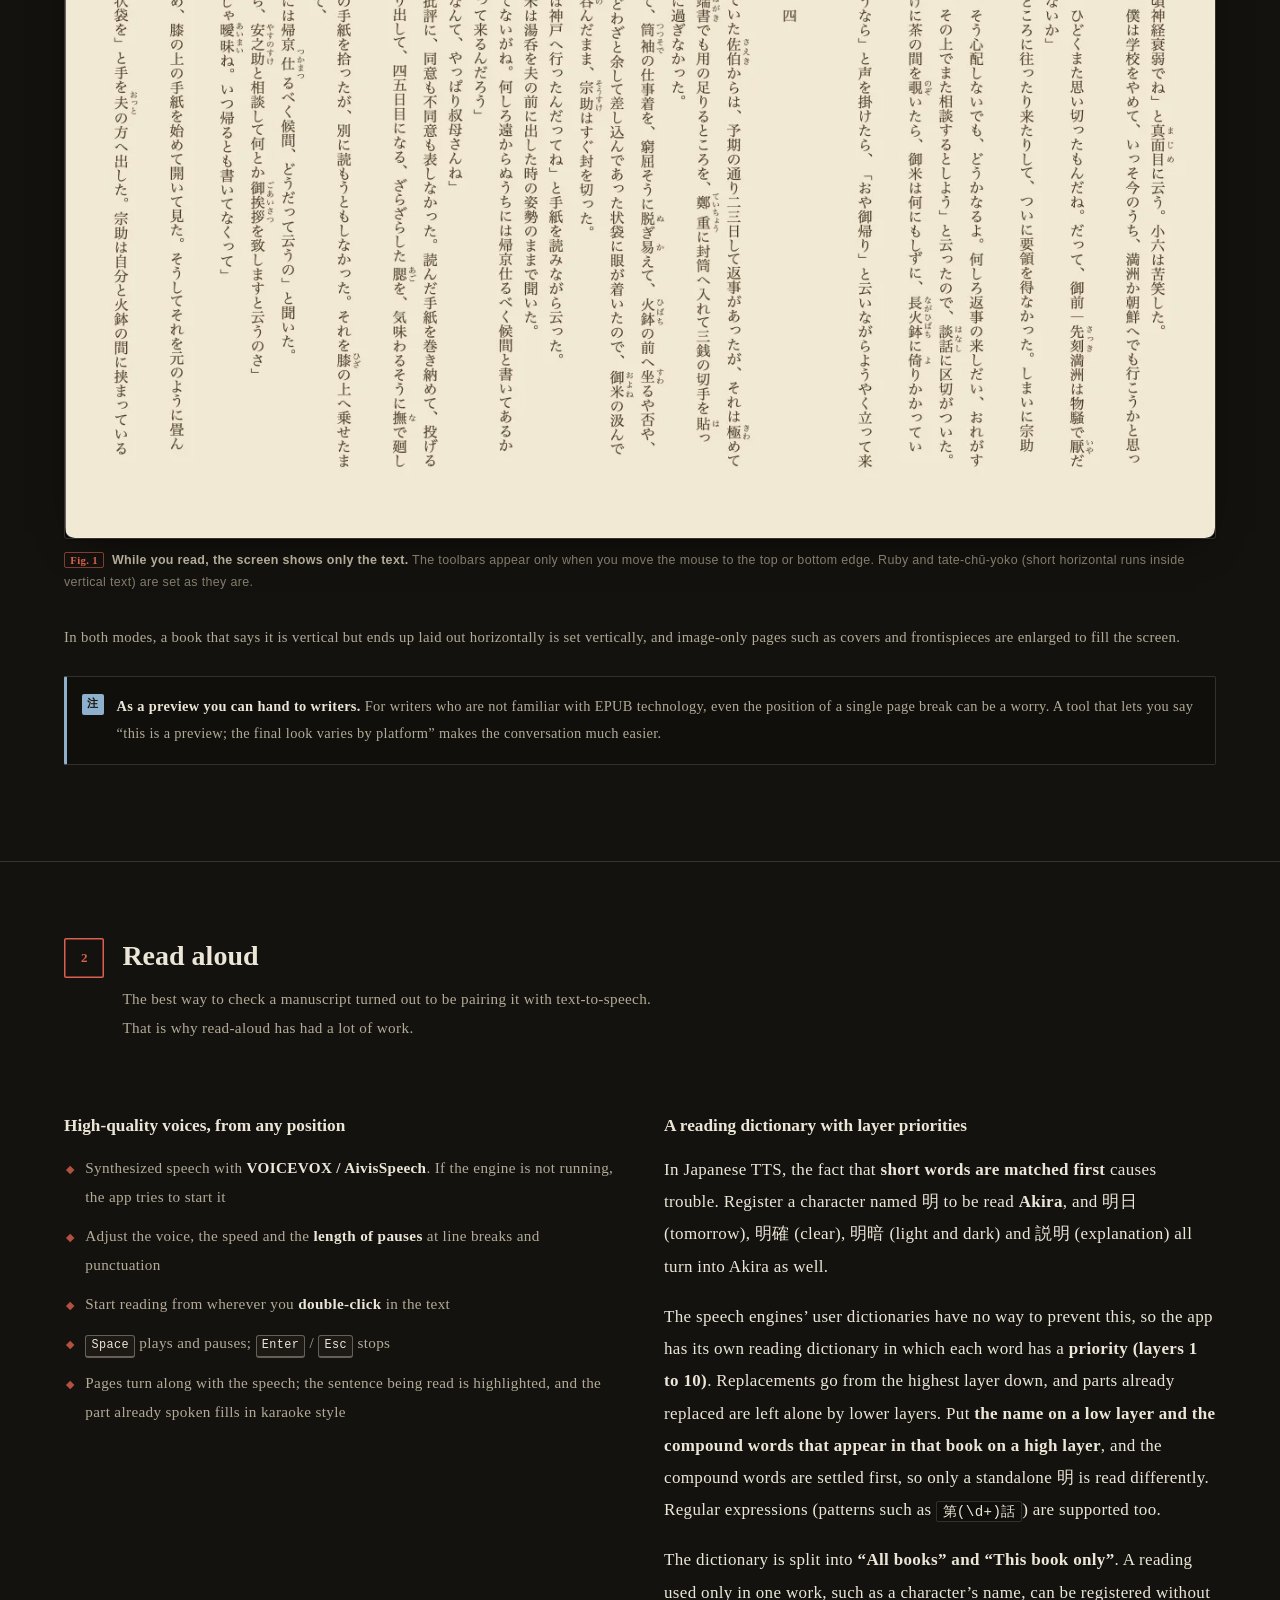
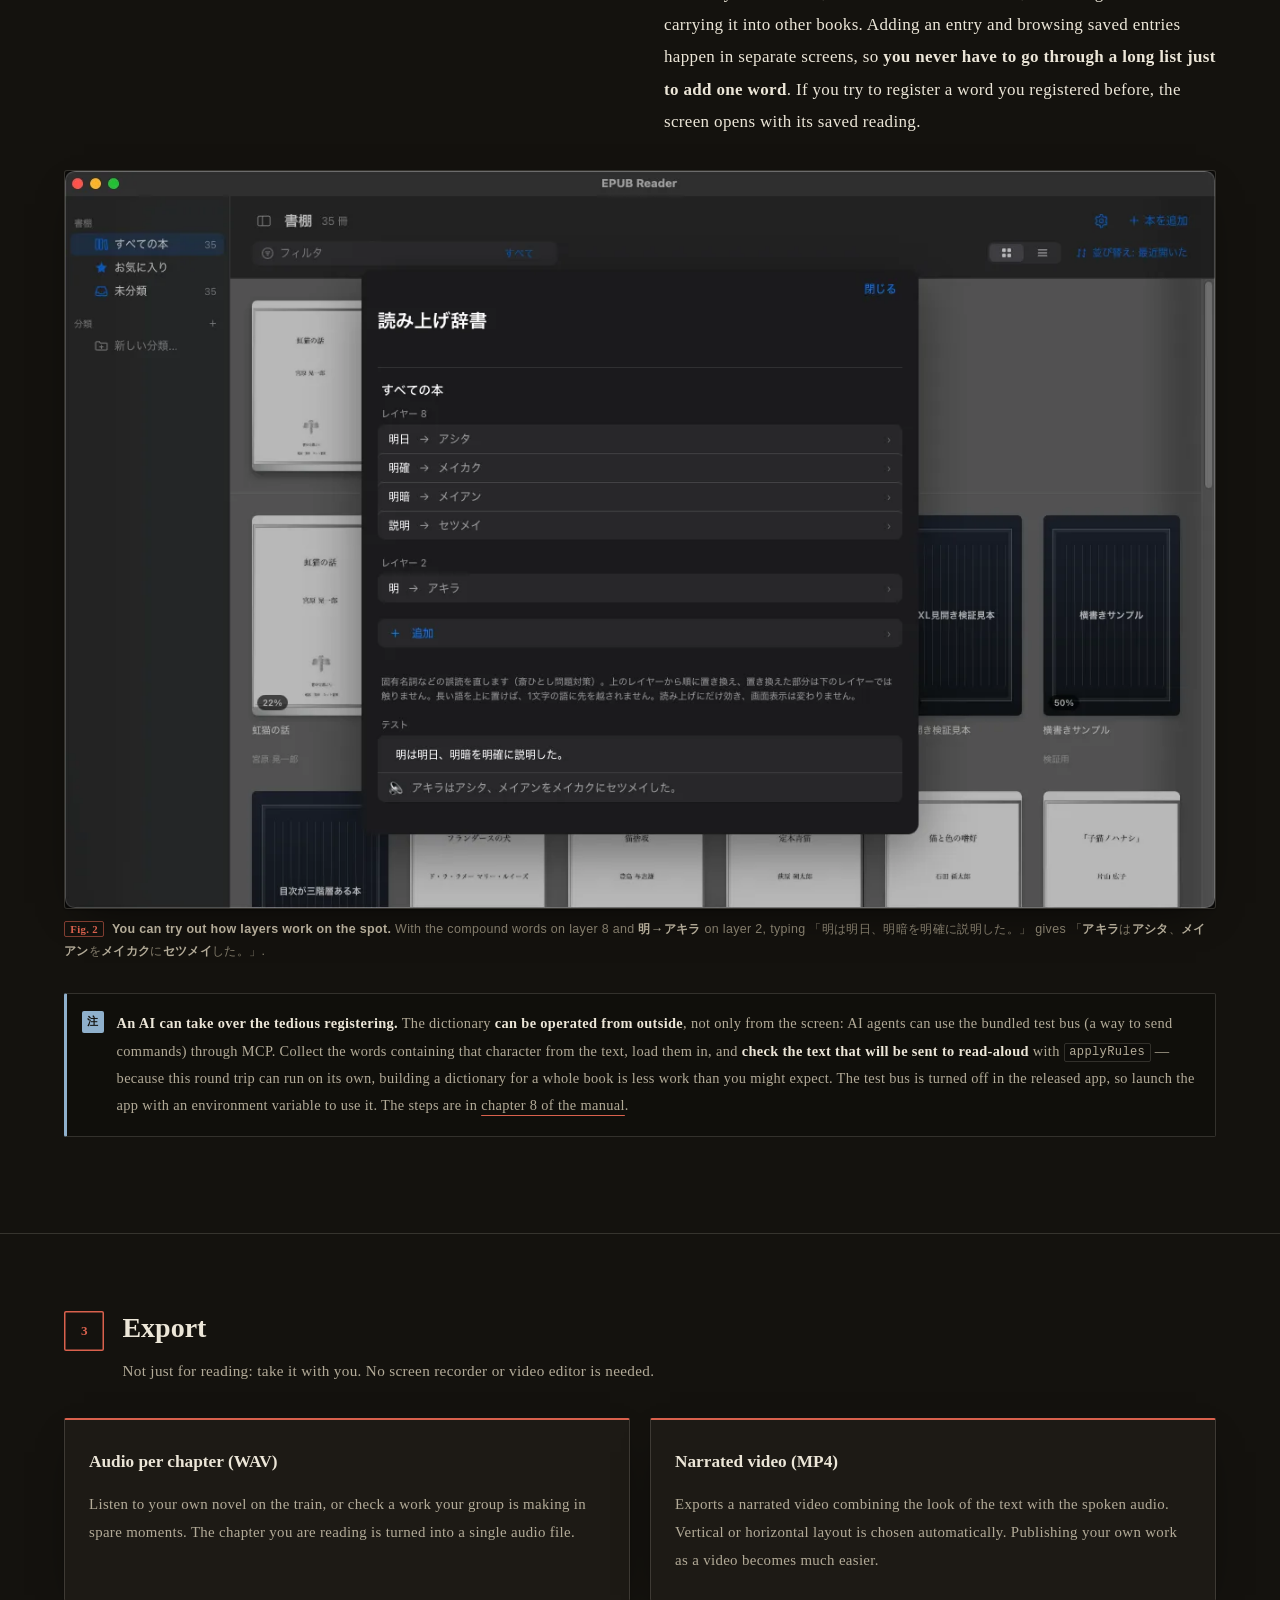
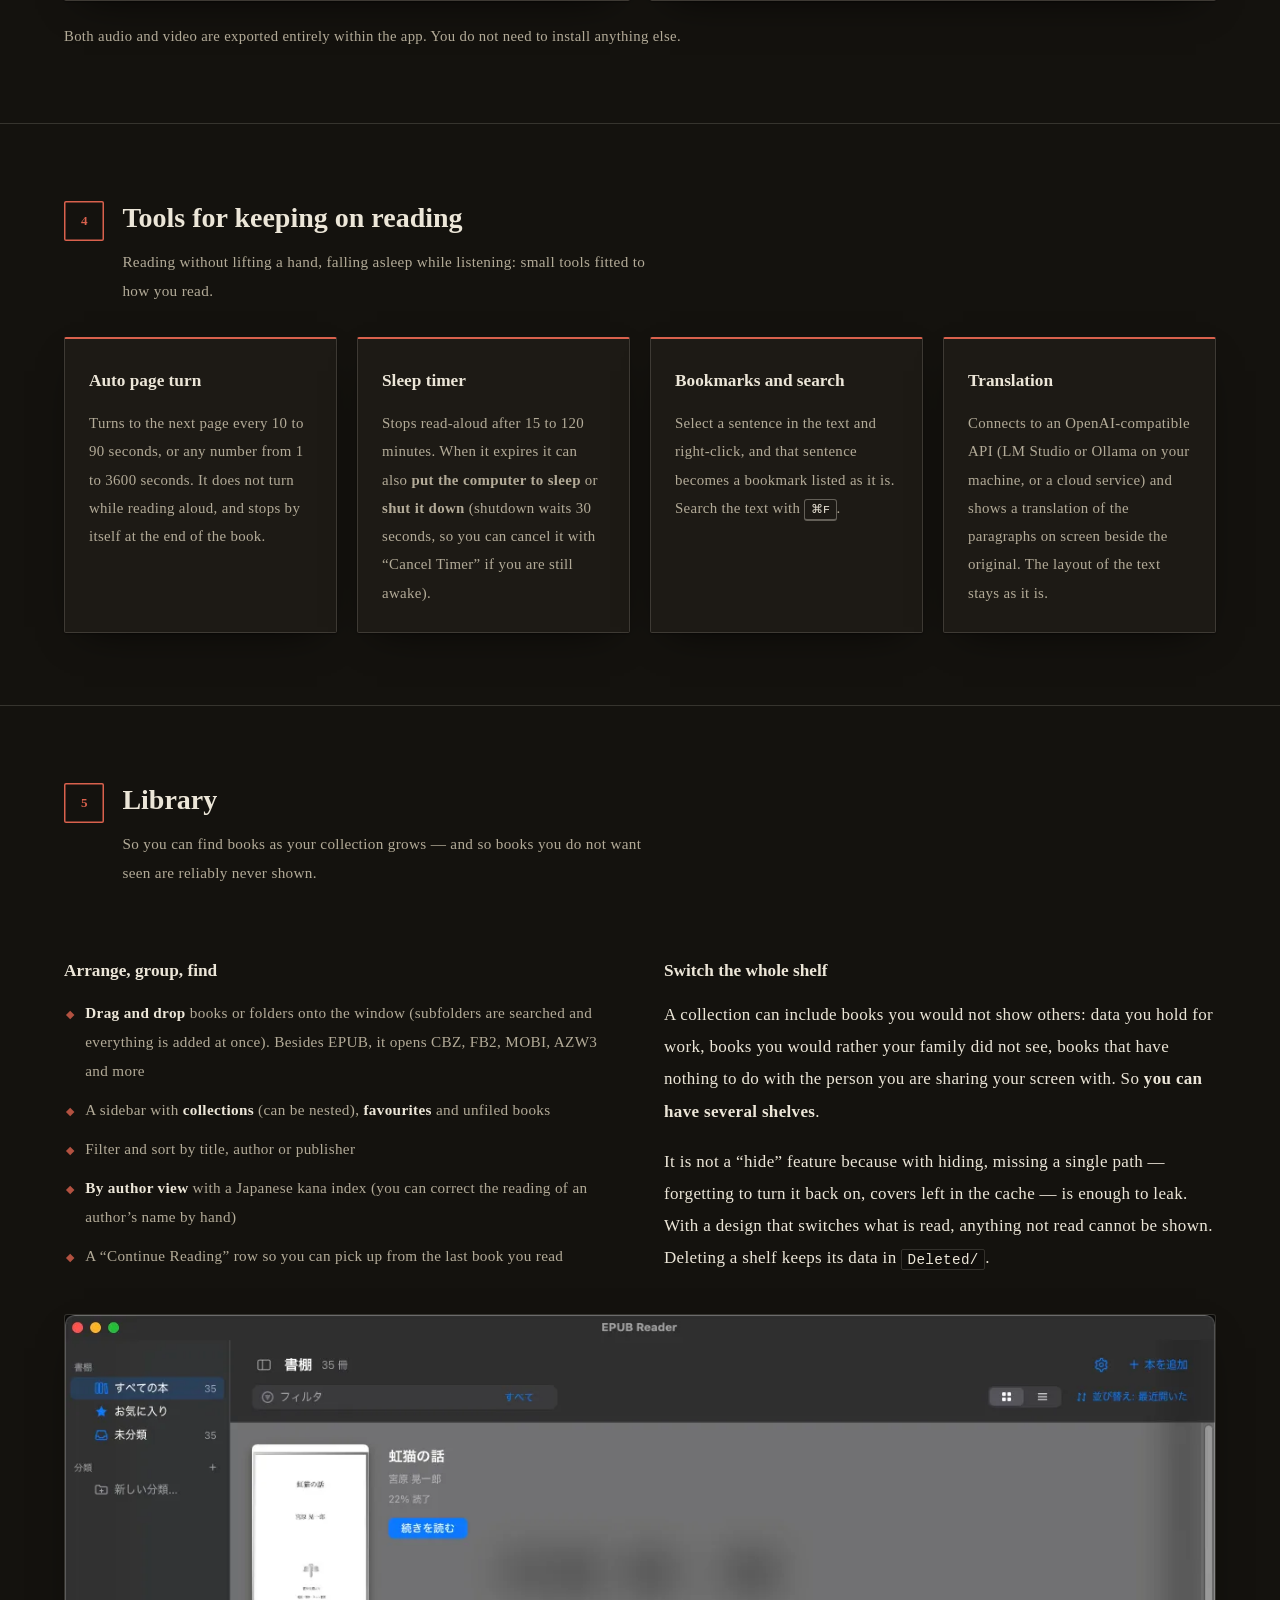
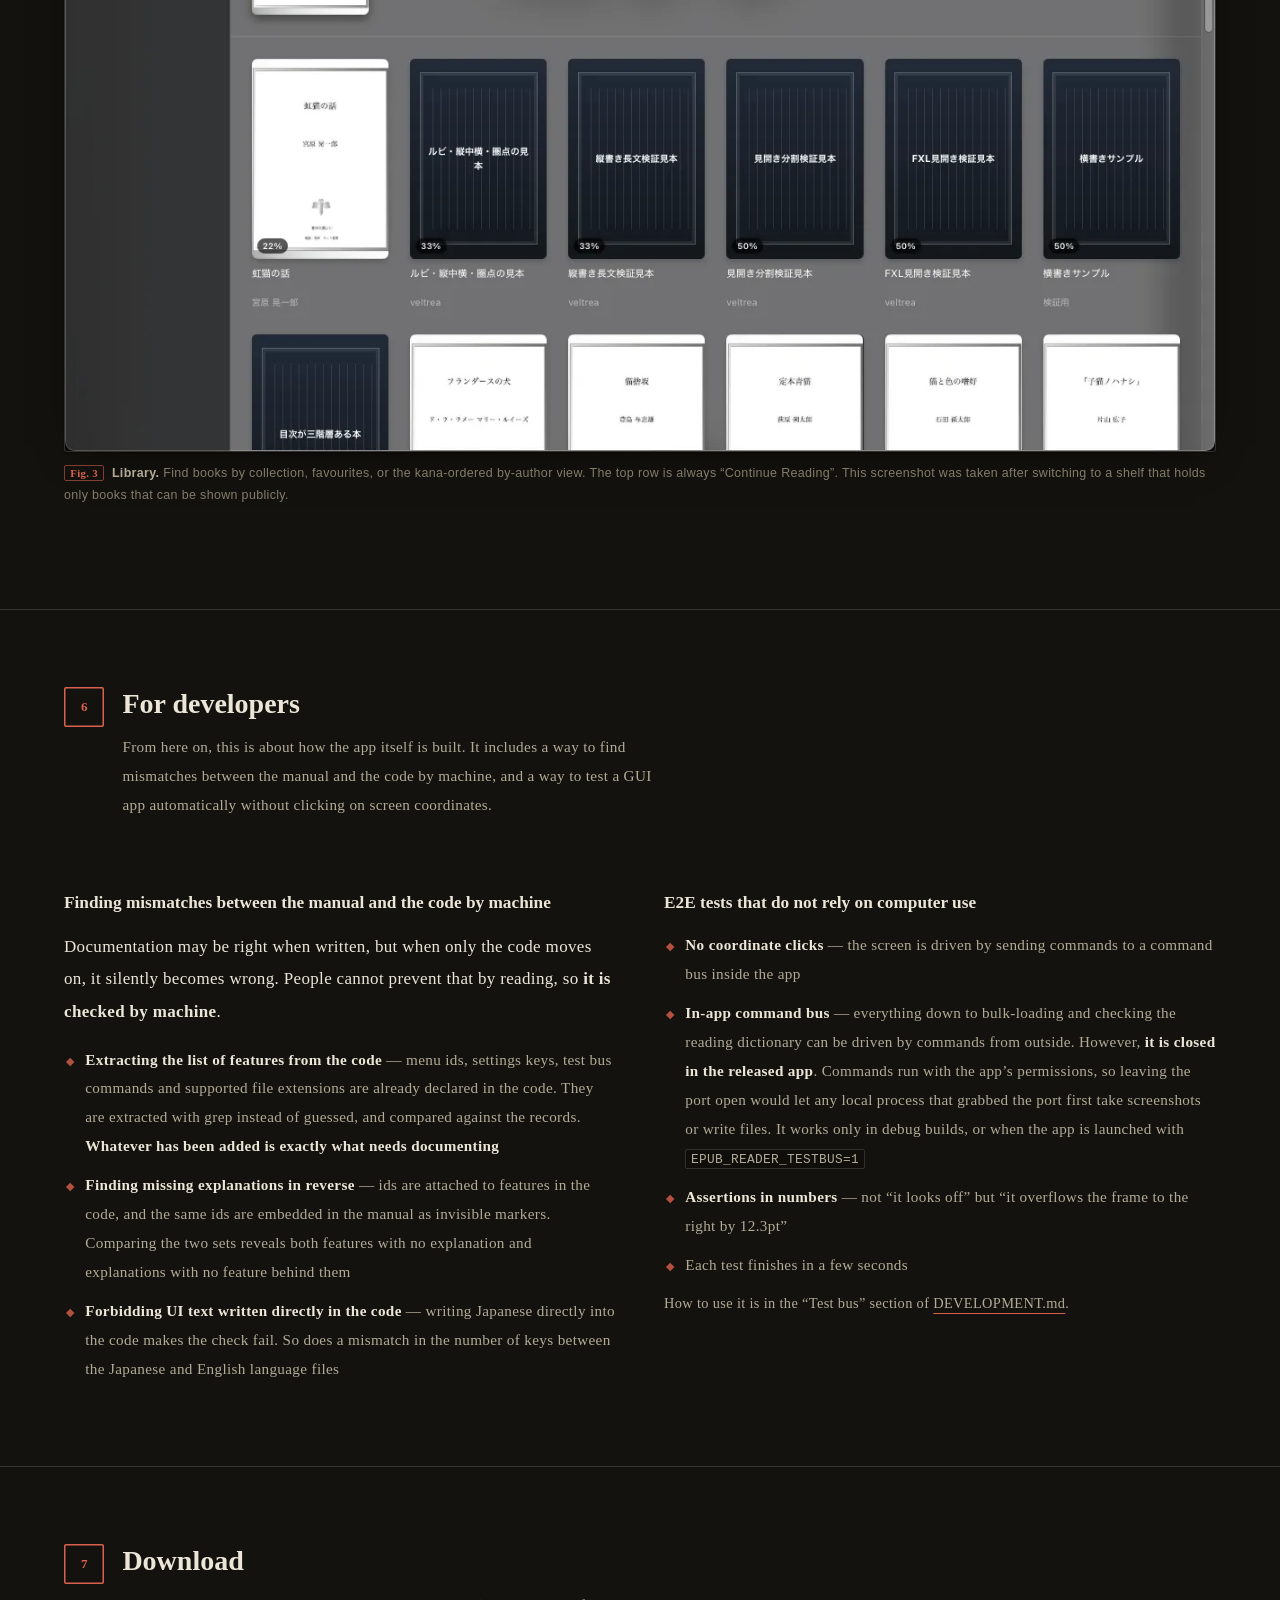
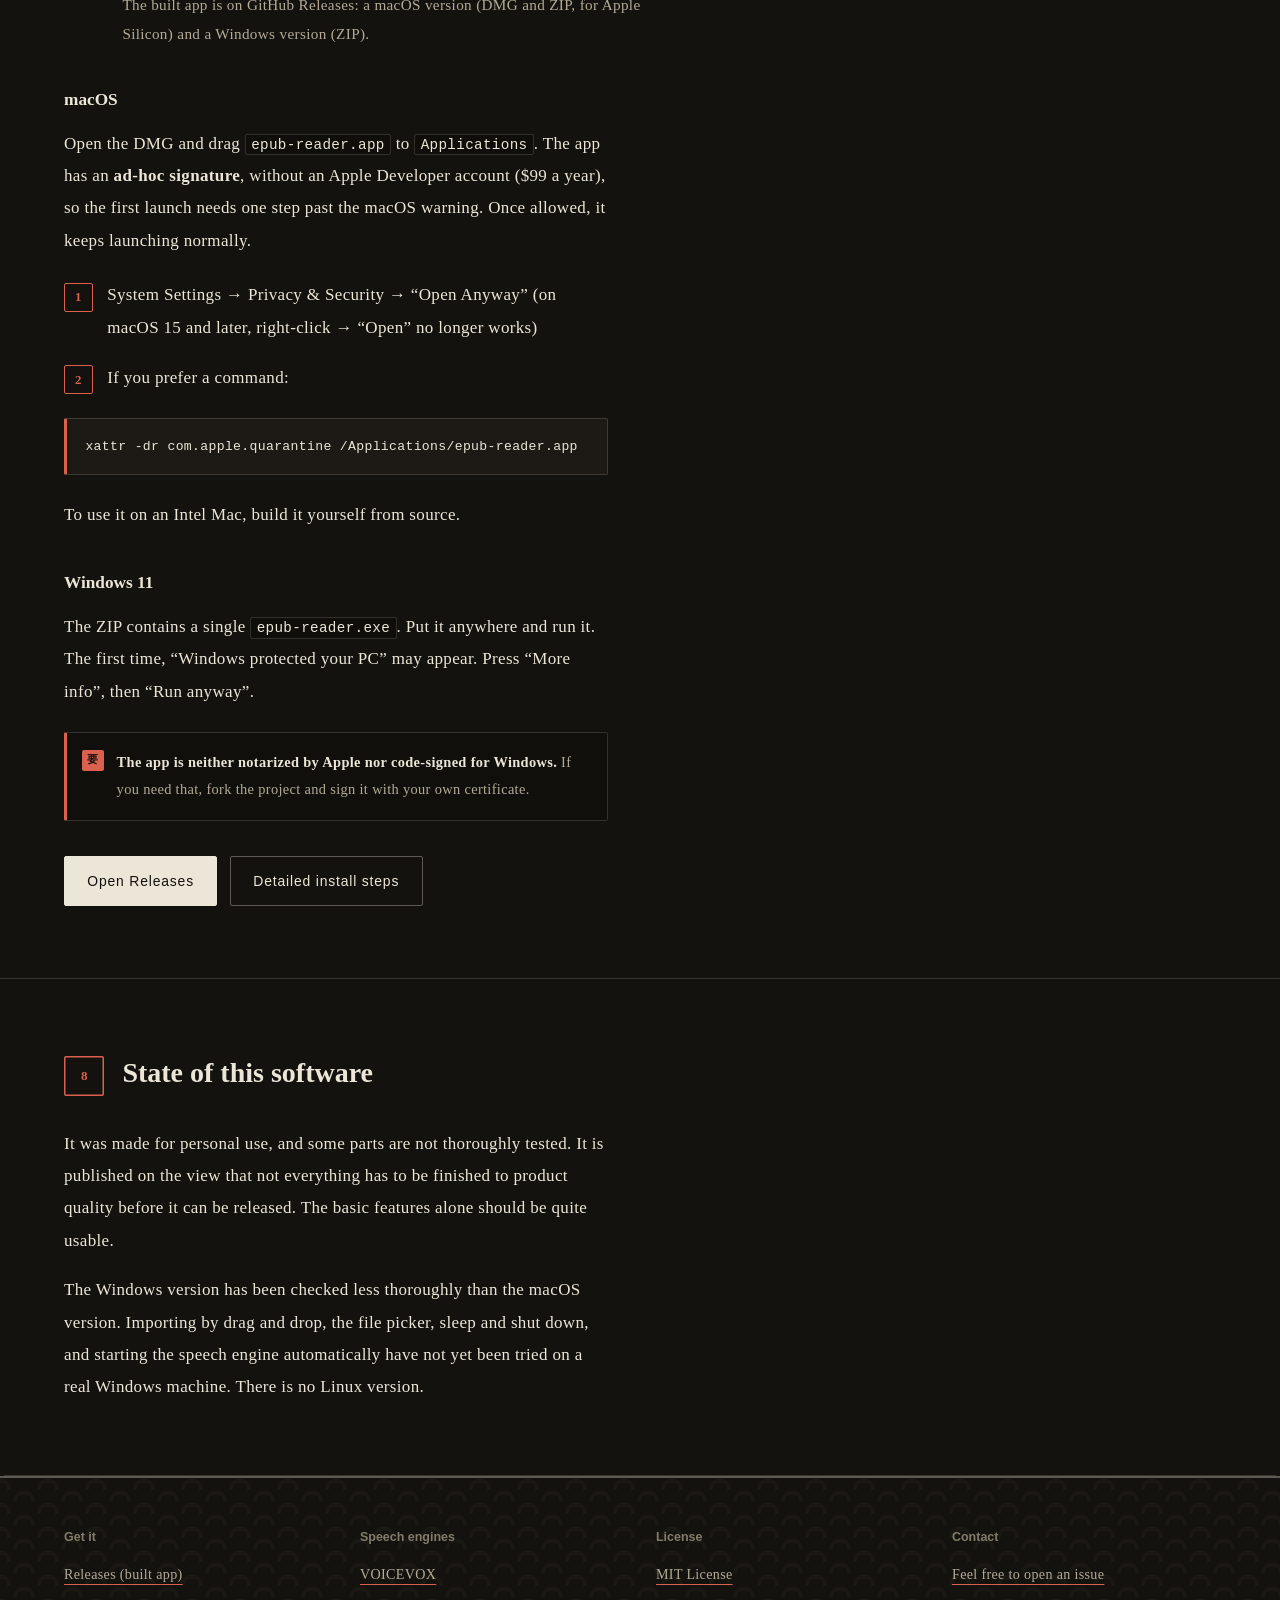
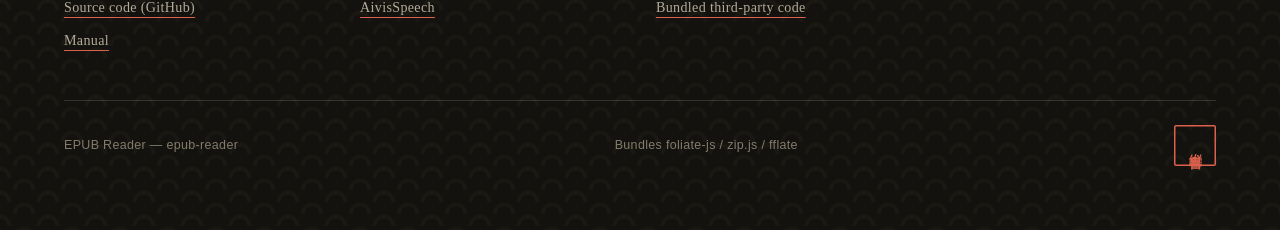
==== commit 797428ff: "License the project under MIT instead of BSD-3-Clause Everything bundled is under a permissive licen" ====
--- a/docs/manual/en/index.html
+++ b/docs/manual/en/index.html
@@ -52,7 +52,7 @@
           <a class="btn btn--ghost" href="manual.html">Read the manual</a>
         </div>
         <p class="hero__meta rise">
-          <span>macOS (Apple Silicon)</span><span>Windows 11</span><span>BSD-3-Clause</span><span>Version 1.0.0</span>
+          <span>macOS (Apple Silicon)</span><span>Windows 11</span><span>MIT License</span><span>Version 1.0.0</span>
         </p>
       </div>
 
@@ -430,7 +430,7 @@
       <div>
         <h3>License</h3>
         <ul>
-          <li><a href="https://github.com/veltrea/epub-reader-js/blob/main/LICENSE">BSD-3-Clause</a></li>
+          <li><a href="https://github.com/veltrea/epub-reader-js/blob/main/LICENSE">MIT License</a></li>
           <li><a href="https://github.com/veltrea/epub-reader-js/blob/main/THIRD_PARTY_LICENSES.md">Bundled third-party code</a></li>
         </ul>
       </div>
